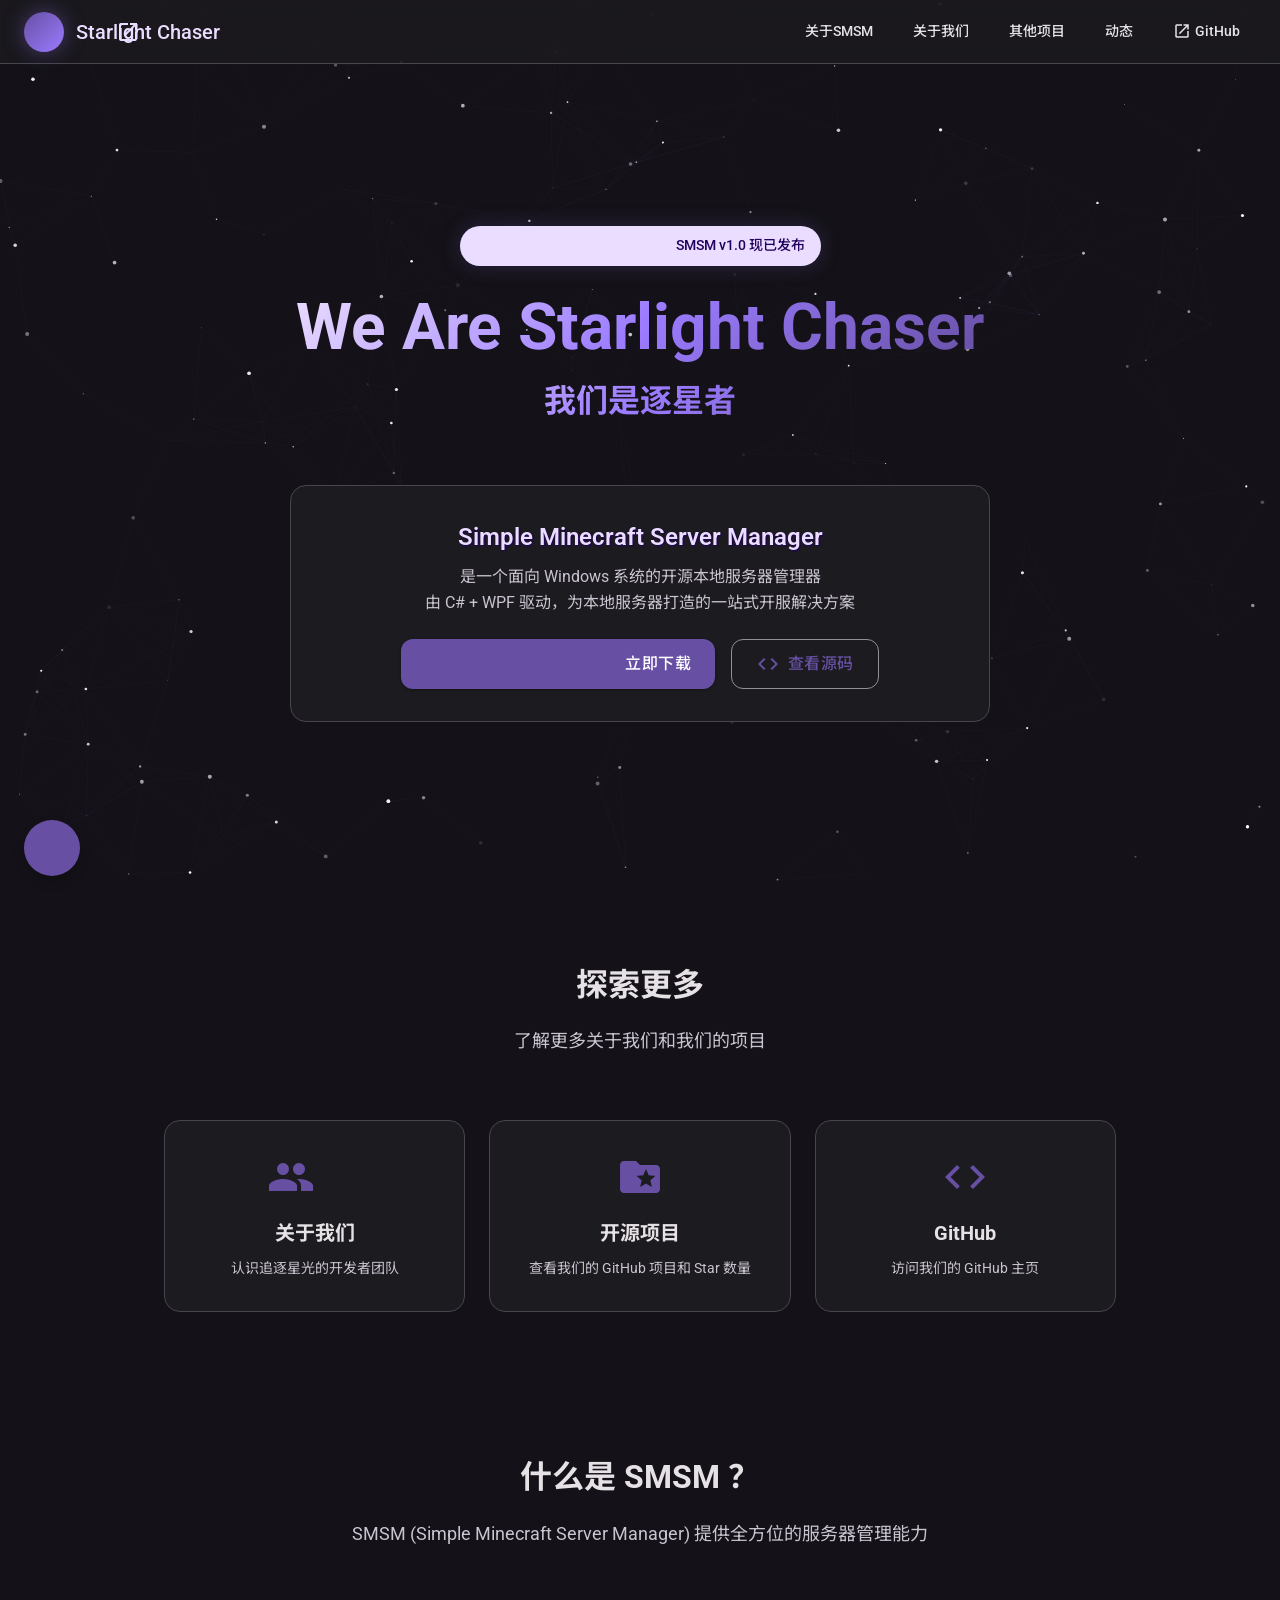
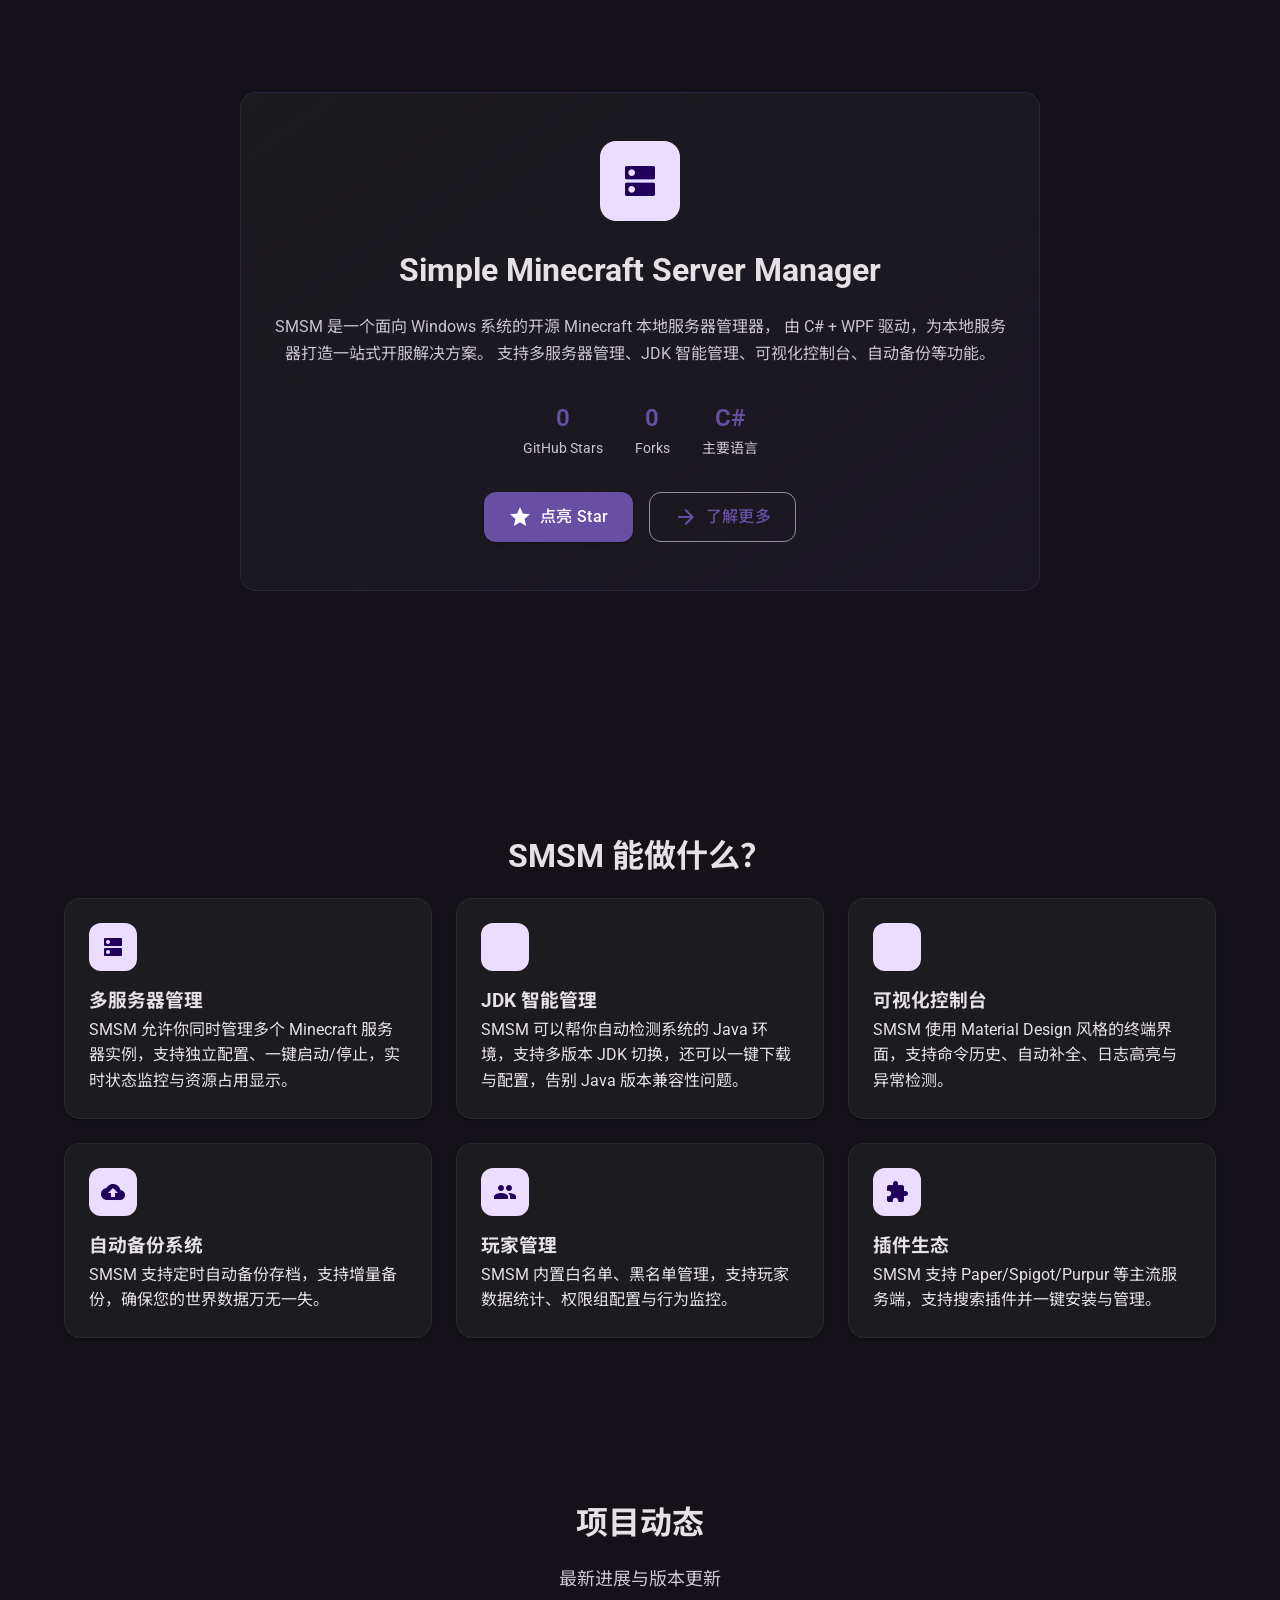
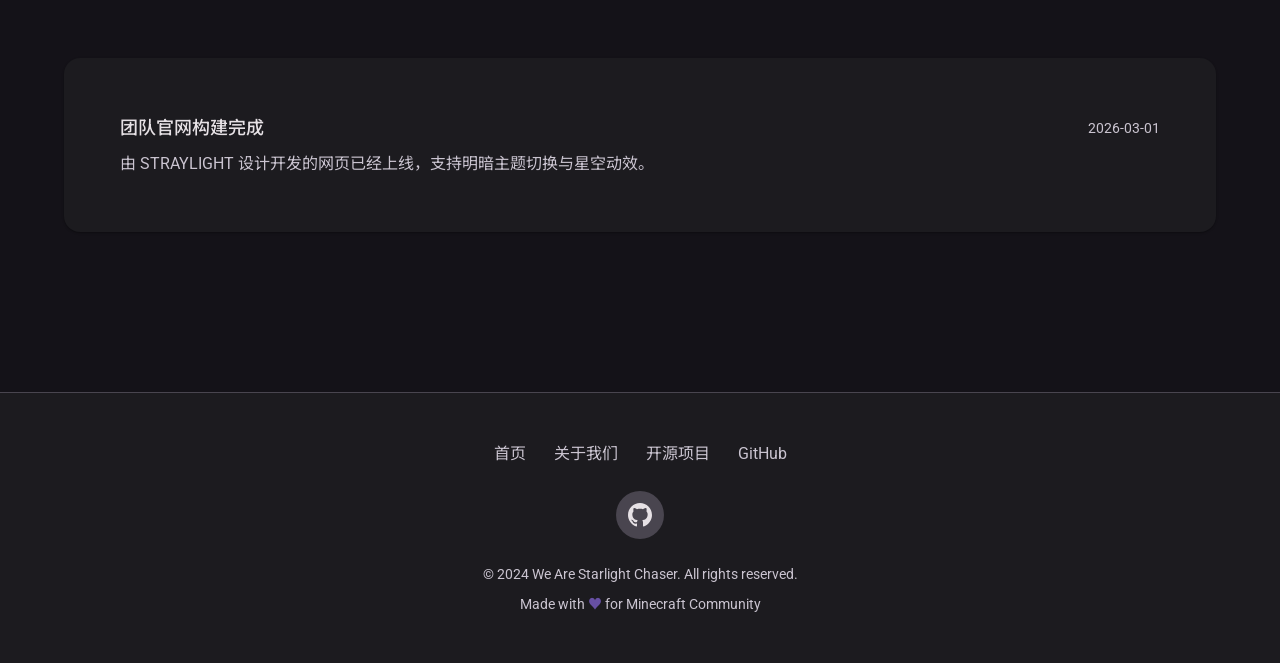
==== index.html @ 18364ebe "We-are-Starlight-Chaser.github.io" ====
<!--
  [index.html] - 网站首页/默认页面
  We Are Starlight Chaser
  
    注释已写！
-->
<!DOCTYPE html>
<html lang="zh-CN" data-theme="">

<head>
    <meta charset="UTF-8">
    <meta name="viewport" content="width=device-width, initial-scale=1.0">
    <title>We Are Starlight Chaser</title>
    <meta name="description" content="SMSM - 本地 Minecraft 服务器管理解决方案，由 xiaomu18 与 YBTsa 联合开发">
    <meta name="keywords" content="SMSM, Minecraft, Server Manager, 逐星者, Starlight Chaser">
    <meta name="author" content="We Are Starlight Chaser">

    <!-- Material Icons -->
    <link href="https://fonts.googleapis.com/icon?family=Material+Icons" rel="stylesheet">

    <!-- Google Fonts: Roboto for Material Design -->
    <link
        href="https://fonts.googleapis.com/css2?family=Roboto:wght@300;400;500;700&family=Noto+Sans+SC:wght@300;400;500;700&display=swap"
        rel="stylesheet">

    <!-- 主样式文件 -->
    <link rel="stylesheet" href="./css/main.css">

    <!-- 首页特定样式 -->
    <style>
        /* 快速链接区域 */
        .quick-links-section {
            padding: 60px 24px;
            max-width: 1000px;
            margin: 0 auto;
        }

        .quick-links-grid {
            display: grid;
            grid-template-columns: repeat(auto-fit, minmax(280px, 1fr));
            gap: 24px;
            margin-top: 48px;
        }

        .quick-link-card {
            background: var(--md-surface);
            border-radius: var(--md-radius-large);
            padding: 32px 24px;
            text-align: center;
            border: 1px solid var(--md-outline-variant);
            transition: all 0.3s ease;
            text-decoration: none;
            color: inherit;
            display: block;
        }

        .quick-link-card:hover {
            transform: translateY(-4px);
            box-shadow: var(--md-elevation-3);
            border-color: var(--md-primary-30);
        }

        .quick-link-card .material-icons {
            font-size: 48px;
            color: var(--md-primary);
            margin-bottom: 16px;
        }

        .quick-link-card h3 {
            font-size: 1.25rem;
            margin-bottom: 8px;
            color: var(--md-on-surface);
        }

        .quick-link-card p {
            color: var(--md-on-surface-variant);
            font-size: 0.875rem;
        }

        /* 项目预览区域 */
        .project-preview-section {
            padding: 80px 24px;
            max-width: 1200px;
            margin: 0 auto;
            text-align: center;
        }

        .project-preview-card {
            background: linear-gradient(145deg, var(--md-surface), var(--md-primary-8));
            border-radius: var(--md-radius-large);
            padding: 48px 32px;
            border: 1px solid var(--md-primary-20);
            max-width: 800px;
            margin: 0 auto;
        }

        .project-preview-card .project-icon-large {
            width: 80px;
            height: 80px;
            background: var(--md-primary-container);
            border-radius: var(--md-radius-large);
            display: flex;
            align-items: center;
            justify-content: center;
            margin: 0 auto 24px;
        }

        .project-preview-card .project-icon-large .material-icons {
            font-size: 40px;
            color: var(--md-on-primary-container);
        }

        .project-preview-card h2 {
            font-size: 2rem;
            margin-bottom: 16px;
            color: var(--md-on-surface);
        }

        .project-preview-card p {
            color: var(--md-on-surface-variant);
            margin-bottom: 24px;
            line-height: 1.7;
        }

        .project-preview-stats {
            display: flex;
            justify-content: center;
            gap: 32px;
            margin: 32px 0;
            flex-wrap: wrap;
        }

        .preview-stat {
            text-align: center;
        }

        .preview-stat-value {
            font-size: 1.5rem;
            font-weight: 600;
            color: var(--md-primary);
        }

        .preview-stat-label {
            font-size: 0.875rem;
            color: var(--md-on-surface-variant);
        }

        /* 响应式 */
        @media (max-width: 768px) {
            .quick-links-grid {
                grid-template-columns: 1fr;
            }

            .project-preview-stats {
                gap: 16px;
            }
        }
    </style>
</head>

<body>
    <!-- 星空背景 Canvas -->
    <canvas id="starfield"></canvas>

    <!-- 导航栏 - Material App Bar -->
    <header class="app-bar" id="appBar">
        <a href="#" class="brand">
            <div class="brand-icon">
                <span class="material-icons">rocket_launch</span>
            </div>
            <span>Starlight Chaser</span>
        </a>

        <nav class="nav-links" id="navLinks">
            <a href="#about-smsm" class="nav-link">关于SMSM</a>
            <a href="./pages/team.html" class="nav-link">关于我们</a>
            <a href="./pages/projects.html" class="nav-link">其他项目</a>
            <a href="#news" class="nav-link">动态</a>
            <a href="https://github.com/We-Are-Starlight-Chaser" class="nav-link" target="_blank">
                <span class="material-icons" style="font-size: 18px;">open_in_new</span>
                GitHub
            </a>
        </nav>

        <button class="mobile-menu-btn" id="mobileMenuBtn">
            <span class="material-icons">menu</span>
        </button>
    </header>

    <!-- Hero Section - 首屏区域 -->
    <section class="hero">
        <div class="hero-content">
            <!-- Hero 徽章 - 从 JSON 加载 -->
            <div class="hero-badge" id="heroBadge">
                <span class="material-icons">verified</span>
                <span>SMSM v1.0 现已发布</span>
            </div>

            <!-- 主标题 -->
            <h1>We Are Starlight Chaser</h1>
            <h2>我们是逐星者</h2>
        </div>

        <!-- 当前项目展示 - 从 JSON 加载 -->
        <div class="latest-project" id="latestProject">
            <div class="latest-project-name">Simple Minecraft Server Manager</div>
            <div class="latest-project-description">
                是一个面向 Windows 系统的开源本地服务器管理器<br>
                由 C# + WPF 驱动，为本地服务器打造的一站式开服解决方案
            </div>
            <div class="hero-actions">
                <a href="#download" class="btn btn-filled">
                    <span class="material-icons">download</span>
                    立即下载
                </a>
                <a href="https://github.com/We-Are-Starlight-Chaser/SMSM" class="btn btn-outline" target="_blank">
                    <span class="material-icons">code</span>
                    查看源码
                </a>
            </div>
        </div>
    </section>

    <!-- 快速链接区域 -->
    <section class="quick-links-section">
        <h2 class="section-title">探索更多</h2>
        <p class="section-subtitle">了解更多关于我们和我们的项目</p>

        <div class="quick-links-grid">
            <a href="./pages/team.html" class="quick-link-card">
                <span class="material-icons">groups</span>
                <h3>关于我们</h3>
                <p>认识追逐星光的开发者团队</p>
            </a>
            <a href="./pages/projects.html" class="quick-link-card">
                <span class="material-icons">folder_special</span>
                <h3>开源项目</h3>
                <p>查看我们的 GitHub 项目和 Star 数量</p>
            </a>
            <a href="https://github.com/We-Are-Starlight-Chaser" class="quick-link-card" target="_blank">
                <span class="material-icons">code</span>
                <h3>GitHub</h3>
                <p>访问我们的 GitHub 主页</p>
            </a>
        </div>
    </section>

    <!-- 什么是 SMSM ？ -->
    <section class="section" id="about-smsm">
        <h2 class="section-title">什么是 SMSM ？</h2>
        <div class="section-subtitle" id="aboutSubtitle">
            SMSM (Simple Minecraft Server Manager) 提供全方位的服务器管理能力
        </div>

        <!-- 项目预览卡片 -->
        <div class="project-preview-section">
            <div class="project-preview-card">
                <div class="project-icon-large">
                    <span class="material-icons">dns</span>
                </div>
                <h2>Simple Minecraft Server Manager</h2>
                <p>
                    SMSM 是一个面向 Windows 系统的开源 Minecraft 本地服务器管理器，
                    由 C# + WPF 驱动，为本地服务器打造一站式开服解决方案。
                    支持多服务器管理、JDK 智能管理、可视化控制台、自动备份等功能。
                </p>
                <div class="project-preview-stats">
                    <div class="preview-stat">
                        <div class="preview-stat-value" id="previewStars">-</div>
                        <div class="preview-stat-label">GitHub Stars</div>
                    </div>
                    <div class="preview-stat">
                        <div class="preview-stat-value" id="previewForks">-</div>
                        <div class="preview-stat-label">Forks</div>
                    </div>
                    <div class="preview-stat">
                        <div class="preview-stat-value">C#</div>
                        <div class="preview-stat-label">主要语言</div>
                    </div>
                </div>
                <div class="hero-actions">
                    <a href="https://github.com/We-Are-Starlight-Chaser/SMSM" class="btn btn-filled" target="_blank">
                        <span class="material-icons">star</span>
                        点亮 Star
                    </a>
                    <a href="./pages/projects.html" class="btn btn-outline">
                        <span class="material-icons">arrow_forward</span>
                        了解更多
                    </a>
                </div>
            </div>
        </div>
    </section>

    <!-- SMSM 能做什么？ -->
    <section class="section" id="features">
        <h2 class="section-title">SMSM 能做什么？</h2>
        <!-- 功能卡片网格 - 从 JSON 加载 -->
        <div class="features-grid" id="featuresGrid">
            <!-- 加载时的骨架屏 -->
            <div class="skeleton" style="height: 200px;"></div>
            <div class="skeleton" style="height: 200px;"></div>
            <div class="skeleton" style="height: 200px;"></div>
            <div class="skeleton" style="height: 200px;"></div>
            <div class="skeleton" style="height: 200px;"></div>
            <div class="skeleton" style="height: 200px;"></div>
        </div>
    </section>

    <!-- 项目动态 -->
    <section class="section" id="news">
        <h2 class="section-title">项目动态</h2>
        <p class="section-subtitle">最新进展与版本更新</p>

        <!-- 新闻列表 - 从 JSON 加载 -->
        <div class="news-container" id="newsContainer">
            <!-- 加载时的骨架屏 -->
            <div class="skeleton" style="height: 100px; margin-bottom: 16px;"></div>
            <div class="skeleton" style="height: 100px; margin-bottom: 16px;"></div>
            <div class="skeleton" style="height: 100px;"></div>
        </div>
    </section>

    <!-- Footer - 页脚 -->
    <footer>
        <div class="footer-content">
            <!-- 快速导航 -->
            <div style="margin-bottom: 24px;">
                <a href="./index.html"
                    style="color: var(--md-on-surface-variant); text-decoration: none; margin: 0 12px;">首页</a>
                <a href="./pages/team.html"
                    style="color: var(--md-on-surface-variant); text-decoration: none; margin: 0 12px;">关于我们</a>
                <a href="./pages/projects.html"
                    style="color: var(--md-on-surface-variant); text-decoration: none; margin: 0 12px;">开源项目</a>
                <a href="https://github.com/We-Are-Starlight-Chaser"
                    style="color: var(--md-on-surface-variant); text-decoration: none; margin: 0 12px;"
                    target="_blank">GitHub</a>
            </div>

            <!-- 社交链接 -->
            <div class="social-links">
                <a href="https://github.com/We-Are-Starlight-Chaser" class="social-link" target="_blank" title="GitHub">
                    <svg width="24" height="24" fill="currentColor" viewBox="0 0 24 24">
                        <path
                            d="M12 0c-6.626 0-12 5.373-12 12 0 5.302 3.438 9.8 8.207 11.387.599.111.793-.261.793-.577v-2.234c-3.338.726-4.033-1.416-4.033-1.416-.546-1.387-1.333-1.756-1.333-1.756-1.089-.745.083-.729.083-.729 1.205.084 1.839 1.237 1.839 1.237 1.07 1.834 2.807 1.304 3.492.997.107-.775.418-1.305.762-1.604-2.665-.305-5.467-1.334-5.467-5.931 0-1.311.469-2.381 1.236-3.221-.124-.303-.535-1.524.117-3.176 0 0 1.008-.322 3.301 1.23.957-.266 1.983-.399 3.003-.404 1.02.005 2.047.138 3.006.404 2.291-1.552 3.297-1.23 3.297-1.23.653 1.653.242 2.874.118 3.176.77.84 1.235 1.911 1.235 3.221 0 4.609-2.807 5.624-5.479 5.921.43.372.823 1.102.823 2.222v3.293c0 .319.192.694.801.576 4.765-1.589 8.199-6.086 8.199-11.386 0-6.627-5.373-12-12-12z" />
                    </svg>
                </a>
            </div>

            <!-- 版权信息 -->
            <p class="footer-copyright">
                &copy; 2024 We Are Starlight Chaser. All rights reserved.
            </p>
            <span class="footer-tagline">
                Made with <span class="heart">♥</span> for Minecraft Community
            </span>
        </div>
    </footer>

    <!-- 更新提示小部件 - 从 JSON 加载 -->
    <div class="update-widget" id="updateWidget">
        <span class="material-icons update-widget-icon">new_releases</span>
        <div class="update-info">
            <h4>发现新版本</h4>
            <p id="updateVersion">SMSM v2.0 可用</p>
            <p id="updateDescription">新增了更多功能，如插件系统、多语言支持等。</p>
        </div>
        <button class="btn btn-filled" style="padding: 8px 16px;">查看</button>
    </div>

    <!-- 主题切换按钮 -->
    <button class="theme-toggle" id="themeToggle" title="切换主题">
        <span class="material-icons" id="themeIcon">light_mode</span>
    </button>

    <!-- jQuery 库 -->
    <script src="https://code.jquery.com/jquery-3.6.0.min.js"></script>

    <!-- 通用函数脚本 -->
    <script src="./js/geu_functions.js"></script>

    <!-- 主逻辑脚本 -->
    <script src="./js/main.js"></script>

    <!-- 首页特定脚本 -->
    <script>
        /**
         * [index.html] 首页特定脚本
         * We Are Starlight Chaser
         * 
         * 加载 SMSM 项目的 GitHub Star 数量用于首页预览
         */
        $(document).ready(function () {

            /**
             * 加载 SMSM 项目的 GitHub 数据用于首页预览
             */
            async function loadSMSMPreviewStats() {
                try {
                    const response = await fetch('https://api.github.com/repos/We-Are-Starlight-Chaser/SMSM');

                    if (response.ok) {
                        const data = await response.json();

                        // 更新预览统计
                        $('#previewStars').animateNumber(data.stargazers_count, 1000);
                        $('#previewForks').animateNumber(data.forks_count, 1000);
                    }
                } catch (error) {
                    console.warn('获取 SMSM GitHub 数据失败:', error);
                    $('#previewStars').text('0');
                    $('#previewForks').text('0');
                }
            }

            // 加载预览数据
            loadSMSMPreviewStats();
        });
    </script>
</body>

</html>
---- css/main.css ----
/**
 * [main.css] - 主样式文件
 * We Are Starlight Chaser
 * 
 * 此文件是网站的主样式文件，包含页面布局、组件样式等
 * 引入其他 CSS 文件：color.css, geusable.css
 */

/* ============================================
   引入依赖样式
   ============================================ */

@import url('color.css');
@import url('geusable.css');

/* ============================================
   基础重置与全局样式
   ============================================ */

* {
    margin: 0;
    padding: 0;
    box-sizing: border-box;
}

html {
    scroll-behavior: smooth;
}

body {
    font-family: 'Roboto', 'Noto Sans SC', sans-serif;
    background-color: var(--md-background);
    color: var(--md-on-surface);
    line-height: 1.6;
    overflow-x: hidden;
    transition: background-color 0.3s ease, color 0.3s ease;
}

/* ============================================
   星空背景 Canvas
   ============================================ */

#starfield {
    position: fixed;
    top: 0;
    left: 0;
    width: 100%;
    height: 100%;
    z-index: -1;
    pointer-events: none;
}

/* ============================================
   导航栏 - Material App Bar
   ============================================ */

.app-bar {
    position: fixed;
    top: 0;
    left: 0;
    right: 0;
    height: 64px;
    background-color: rgba(28, 27, 31, 0.85);
    backdrop-filter: blur(12px);
    -webkit-backdrop-filter: blur(12px);
    display: flex;
    align-items: center;
    justify-content: space-between;
    padding: 0 24px;
    z-index: 1000;
    border-bottom: 1px solid var(--md-outline-variant);
    transition: all 0.3s ease;
}

[data-theme="light"] .app-bar {
    background-color: rgba(254, 247, 255, 0.85);
}

.app-bar.scrolled {
    box-shadow: var(--md-elevation-2);
}

/* 品牌区域 */
.brand {
    display: flex;
    align-items: center;
    gap: 12px;
    font-size: 1.25rem;
    font-weight: 500;
    color: var(--md-primary-container);
    text-decoration: none;
    transition: opacity 0.2s;
}

.brand:hover {
    opacity: 0.8;
}

.brand-icon {
    width: 40px;
    height: 40px;
    background: linear-gradient(135deg, var(--md-primary), #9B7BFF);
    border-radius: 50%;
    display: flex;
    align-items: center;
    justify-content: center;
    box-shadow: 0 0 20px var(--accent-glow);
}

/* 导航链接 */
.nav-links {
    display: flex;
    gap: 8px;
}

.nav-link {
    display: inline-flex;
    align-items: center;
    gap: 4px;
    padding: 8px 16px;
    border-radius: var(--md-radius-small);
    text-decoration: none;
    color: var(--md-on-surface);
    font-weight: 500;
    font-size: 0.875rem;
    transition: all 0.2s;
    position: relative;
    overflow: hidden;
}

.nav-link:hover {
    background-color: var(--md-primary-8);
    color: var(--md-primary);
}

.nav-link::before {
    content: '';
    position: absolute;
    top: 50%;
    left: 50%;
    width: 0;
    height: 0;
    border-radius: 50%;
    background: var(--md-primary-16);
    transform: translate(-50%, -50%);
    transition: width 0.6s, height 0.6s;
}

.nav-link:active::before {
    width: 200px;
    height: 200px;
}

/* ============================================
   Hero Section - 首屏区域
   ============================================ */

.hero {
    min-height: 100vh;
    display: flex;
    flex-direction: column;
    justify-content: center;
    align-items: center;
    text-align: center;
    padding: 96px 24px 48px;
    position: relative;
    overflow: hidden;
}

.hero-content {
    max-width: 800px;
    z-index: 1;
}

/* Hero 徽章 */
.hero-badge {
    display: inline-flex;
    align-items: center;
    gap: 8px;
    padding: 8px 16px;
    background: var(--md-primary-container);
    color: var(--md-on-primary-container);
    border-radius: 50px;
    font-size: 0.875rem;
    font-weight: 500;
    margin-bottom: 24px;
    box-shadow: 0 0 20px rgba(103, 80, 164, 0.3);
}

/* Hero 标题 */
.hero h1 {
    font-size: clamp(2.5rem, 8vw, 4rem);
    font-weight: 700;
    margin-bottom: 16px;
    background: linear-gradient(135deg, #EADDFF 0%, #9B7BFF 50%, #6750A4 100%);
    -webkit-background-clip: text;
    -webkit-text-fill-color: transparent;
    background-clip: text;
    line-height: 1.2;
}

.hero h2 {
    font-size: clamp(1.5rem, 4vw, 2rem);
    font-weight: 700;
    margin-bottom: 16px;
    background: linear-gradient(135deg, #EADDFF 0%, #9B7BFF 50%, #6750A4 100%);
    -webkit-background-clip: text;
    -webkit-text-fill-color: transparent;
    background-clip: text;
    line-height: 1.2;
}

.hero-subtitle {
    font-size: 1.25rem;
    color: var(--md-on-surface-variant);
    margin-bottom: 32px;
    max-width: 600px;
    margin-left: auto;
    margin-right: auto;
}

/* Hero 操作按钮 */
.hero-actions {
    display: flex;
    gap: 16px;
    justify-content: center;
    flex-wrap: wrap;
}

/* 最新项目展示 */
.latest-project {
    margin-top: 48px;
    padding: 32px;
    background: var(--md-surface);
    border-radius: var(--md-radius-large);
    border: 1px solid var(--md-outline-variant);
    max-width: 700px;
    width: 100%;
}

.latest-project-name {
    font-size: 1.5rem;
    font-weight: 600;
    color: var(--md-primary-container);
    /* 使用textshadow做一个文字描边效果  */
    text-shadow: 1px 1px 2px var(--md-on-primary-container);
    margin-bottom: 8px;
}

.latest-project-description {
    color: var(--md-on-surface-variant);
    margin-bottom: 24px;
}

/* ============================================
   Section - 内容区块
   ============================================ */

.section {
    padding: 80px 24px;
    max-width: 1200px;
    margin: 0 auto;
}

.section-title {
    font-size: 2rem;
    font-weight: 700;
    text-align: center;
    margin-bottom: 16px;
    color: var(--md-on-surface);
}

.section-subtitle {
    text-align: center;
    color: var(--md-on-surface-variant);
    margin-bottom: 64px;
    font-size: 1.125rem;
}

/* ============================================
   Features Grid - 功能网格
   ============================================ */

.features-grid {
    display: grid;
    grid-template-columns: repeat(auto-fit, minmax(300px, 1fr));
    gap: 24px;
}

/* ============================================
   Team Grid - 团队网格
   ============================================ */

.team-grid {
    display: grid;
    grid-template-columns: repeat(auto-fit, minmax(280px, 1fr));
    gap: 24px;
    margin-top: 48px;
}

.team-card {
    background: linear-gradient(145deg, var(--md-surface), var(--md-primary-8));
    border-radius: var(--md-radius-large);
    padding: 32px 24px;
    text-align: center;
    border: 1px solid var(--md-primary-20);
    transition: all 0.3s ease;
    position: relative;
    overflow: hidden;
}

.team-card::before {
    content: '';
    position: absolute;
    top: 0;
    left: 0;
    right: 0;
    height: 4px;
    background: linear-gradient(90deg, var(--md-primary), #9B7BFF);
    transform: scaleX(0);
    transition: transform 0.3s ease;
}

.team-card:hover::before {
    transform: scaleX(1);
}

.team-card:hover {
    transform: translateY(-8px);
    box-shadow: 0 20px 40px rgba(103, 80, 164, 0.2);
}

/* 头像 */
.avatar {
    width: 96px;
    height: 96px;
    border-radius: 50%;
    background: linear-gradient(135deg, var(--md-primary), #4A4458);
    display: flex;
    align-items: center;
    justify-content: center;
    margin: 0 auto 16px;
    font-size: 2.5rem;
    color: white;
    border: 3px solid var(--md-primary-container);
    box-shadow: 0 0 0 4px rgba(103, 80, 164, 0.2);
    overflow: hidden;
}

.avatar img {
    width: 100%;
    height: 100%;
    object-fit: cover;
}

.avatar-initials {
    font-weight: 600;
    text-transform: uppercase;
}

.team-card h3 {
    font-size: 1.5rem;
    margin-bottom: 8px;
    color: var(--md-on-surface);
}

.team-card .subtitle {
    color: var(--md-on-surface-variant);
    font-size: 0.875rem;
    margin-bottom: 12px;
}

.team-card .description {
    color: var(--md-on-surface-variant);
    font-size: 0.9rem;
    margin-top: 8px;
}

/* 技术栈 */
.tech-stack {
    display: flex;
    gap: 8px;
    justify-content: center;
    flex-wrap: wrap;
    margin-top: 16px;
}

/* ============================================
   News Section - 新闻区域
   ============================================ */

.news-container {
    background: var(--md-surface);
    border-radius: var(--md-radius-large);
    padding: 32px;
    box-shadow: var(--md-elevation-1);
    margin-top: 32px;
}

.news-item {
    padding: 24px;
    border-bottom: 1px solid var(--md-surface-variant);
    transition: all 0.2s;
    border-radius: var(--md-radius-medium);
    cursor: pointer;
}

.news-item:last-child {
    border-bottom: none;
}

.news-item:hover {
    background: var(--md-primary-8);
    transform: translateY(-1px);
    box-shadow: var(--md-primary-30) 0 0 0 4px;
}

.news-header {
    display: flex;
    justify-content: space-between;
    align-items: center;
    margin-bottom: 8px;
    flex-wrap: wrap;
    gap: 8px;
}

.news-title {
    font-size: 1.125rem;
    font-weight: 500;
    color: var(--md-on-surface);
}

.news-date {
    font-size: 0.875rem;
    color: var(--md-on-surface-variant);
}

.news-excerpt {
    color: var(--md-on-surface-variant);
    margin-top: 8px;
    line-height: 1.6;
}

/* ============================================
   GitHub Projects Section - GitHub 项目展示
   ============================================ */

.github-projects-section {
    padding: 80px 24px;
    max-width: 1200px;
    margin: 0 auto;
}

.github-projects-grid {
    display: grid;
    grid-template-columns: repeat(auto-fit, minmax(350px, 1fr));
    gap: 24px;
    margin-top: 48px;
}

.github-project-card {
    background: var(--md-surface);
    border-radius: var(--md-radius-large);
    padding: 24px;
    border: 1px solid var(--md-outline-variant);
    transition: all 0.3s ease;
    position: relative;
    overflow: hidden;
}

.github-project-card::before {
    content: '';
    position: absolute;
    top: 0;
    left: 0;
    right: 0;
    height: 3px;
    background: linear-gradient(90deg, var(--md-primary), #9B7BFF);
    transform: scaleX(0);
    transition: transform 0.3s ease;
}

.github-project-card:hover::before {
    transform: scaleX(1);
}

.github-project-card:hover {
    transform: translateY(-4px);
    box-shadow: var(--md-elevation-3);
    border-color: var(--md-primary-30);
}

.github-project-header {
    display: flex;
    align-items: center;
    gap: 12px;
    margin-bottom: 16px;
}

.github-project-icon {
    width: 40px;
    height: 40px;
    background: var(--md-primary-container);
    border-radius: var(--md-radius-medium);
    display: flex;
    align-items: center;
    justify-content: center;
    color: var(--md-on-primary-container);
}

.github-project-name {
    font-size: 1.25rem;
    font-weight: 600;
    color: var(--md-on-surface);
    flex: 1;
}

.github-project-description {
    color: var(--md-on-surface-variant);
    margin-bottom: 16px;
    line-height: 1.6;
}

.github-project-meta {
    display: flex;
    align-items: center;
    gap: 16px;
    flex-wrap: wrap;
}

.github-project-language {
    display: inline-flex;
    align-items: center;
    gap: 6px;
    font-size: 0.875rem;
    color: var(--md-on-surface-variant);
}

.language-dot {
    width: 12px;
    height: 12px;
    border-radius: 50%;
}

.github-project-stats {
    display: inline-flex;
    align-items: center;
    gap: 16px;
}

.github-stat {
    display: inline-flex;
    align-items: center;
    gap: 4px;
    font-size: 0.875rem;
    color: var(--md-on-surface-variant);
    transition: color 0.2s;
}

.github-stat:hover {
    color: var(--md-primary);
}

.github-stat .material-icons {
    font-size: 18px;
}

.github-stat-star .material-icons {
    color: var(--github-star-color);
}

.github-stat-fork .material-icons {
    color: var(--github-fork-color);
}

/* Star 数量动画 */
.star-count {
    font-variant-numeric: tabular-nums;
    transition: all 0.3s ease;
}

.star-count-updating {
    opacity: 0.5;
    transform: scale(1.1);
}

/* 刷新按钮 */
.github-projects-refresh {
    display: flex;
    justify-content: center;
    margin-top: 32px;
}

.btn-refresh {
    display: inline-flex;
    align-items: center;
    gap: 8px;
    padding: 10px 20px;
    background: var(--md-surface);
    color: var(--md-primary);
    border: 1px solid var(--md-outline);
    border-radius: var(--md-radius-medium);
    font-size: 0.875rem;
    font-weight: 500;
    cursor: pointer;
    transition: all 0.2s;
}

.btn-refresh:hover {
    background: var(--md-primary-8);
    border-color: var(--md-primary);
}

.btn-refresh.spinning .material-icons {
    animation: spin 1s linear infinite;
}

@keyframes spin {
    from {
        transform: rotate(0deg);
    }

    to {
        transform: rotate(360deg);
    }
}

/* ============================================
   Update Widget - 更新提示小部件
   ============================================ */

.update-widget {
    position: fixed;
    max-width: 400px;
    bottom: 24px;
    right: 24px;
    background: var(--md-surface);
    border-radius: var(--md-radius-large);
    padding: 16px 24px;
    box-shadow: var(--md-elevation-3);
    border: 1px solid var(--md-primary);
    display: none;
    align-items: center;
    gap: 16px;
    z-index: 999;
    animation: slideIn 0.3s ease;
}

@keyframes slideIn {
    from {
        transform: translateX(100%);
        opacity: 0;
    }

    to {
        transform: translateX(0);
        opacity: 1;
    }
}

.update-widget-icon {
    color: var(--md-primary);
    flex-shrink: 0;
}

.update-info {
    flex: 1;
}

.update-info h4 {
    margin: 0 0 4px 0;
    color: var(--md-on-surface);
    font-size: 1rem;
}

.update-info p {
    margin: 0;
    font-size: 0.875rem;
    color: var(--md-on-surface-variant);
}

/* ============================================
   Footer - 页脚
   ============================================ */

footer {
    background: var(--md-surface);
    border-top: 1px solid var(--md-surface-variant);
    padding: 48px 24px;
    margin-top: 80px;
    text-align: center;
}

.footer-content {
    max-width: 800px;
    margin: 0 auto;
}

.social-links {
    display: flex;
    gap: 16px;
    justify-content: center;
    margin-bottom: 24px;
}

.social-link {
    width: 48px;
    height: 48px;
    border-radius: 50%;
    background: var(--md-surface-variant);
    display: flex;
    align-items: center;
    justify-content: center;
    color: var(--md-on-surface);
    text-decoration: none;
    transition: all 0.2s;
}

.social-link:hover {
    background: var(--md-primary);
    color: white;
    transform: translateY(-4px);
}

.footer-copyright {
    color: var(--md-on-surface-variant);
    font-size: 0.875rem;
}

.footer-tagline {
    font-size: 0.875rem;
    margin-top: 8px;
    display: block;
    color: var(--md-on-surface-variant);
}

.footer-tagline .heart {
    color: var(--md-primary);
}

/* ============================================
   Theme Toggle - 主题切换按钮
   ============================================ */

.theme-toggle {
    position: fixed;
    bottom: 24px;
    left: 24px;
    width: 56px;
    height: 56px;
    border-radius: 50%;
    background: var(--md-primary);
    color: var(--md-on-primary);
    border: none;
    cursor: pointer;
    box-shadow: var(--md-elevation-3);
    display: flex;
    align-items: center;
    justify-content: center;
    z-index: 999;
    transition: all 0.3s;
}

.theme-toggle:hover {
    transform: scale(1.1) rotate(180deg);
}

/* ============================================
   Mobile Navigation - 移动端导航
   ============================================ */

.mobile-menu-btn {
    display: none;
    background: none;
    border: none;
    color: var(--md-on-surface);
    cursor: pointer;
    padding: 8px;
}

/* ============================================
   响应式设计
   ============================================ */

@media (max-width: 768px) {
    .nav-links {
        display: none;
        position: absolute;
        top: 64px;
        left: 0;
        right: 0;
        background: var(--md-surface);
        flex-direction: column;
        padding: 16px;
        box-shadow: var(--md-elevation-2);
        gap: 4px;
    }

    .nav-links.active {
        display: flex;
    }

    .mobile-menu-btn {
        display: block;
    }

    .hero h1 {
        font-size: 2rem;
    }

    .hero h2 {
        font-size: 1.5rem;
    }

    .features-grid,
    .team-grid,
    .github-projects-grid {
        grid-template-columns: 1fr;
    }

    .section {
        padding: 60px 16px;
    }

    .update-widget {
        left: 16px;
        right: 16px;
        max-width: none;
    }

    .theme-toggle {
        bottom: 90px;
    }
}

/* ============================================
   工具类
   ============================================ */

.container {
    max-width: 1200px;
    margin: 0 auto;
    padding: 0 24px;
}

.text-gradient {
    background: linear-gradient(135deg, #EADDFF 0%, #9B7BFF 50%, #6750A4 100%);
    -webkit-background-clip: text;
    -webkit-text-fill-color: transparent;
    background-clip: text;
}

.fade-in {
    animation: fadeIn 0.5s ease;
}

@keyframes fadeIn {
    from {
        opacity: 0;
        transform: translateY(20px);
    }

    to {
        opacity: 1;
        transform: translateY(0);
    }
}
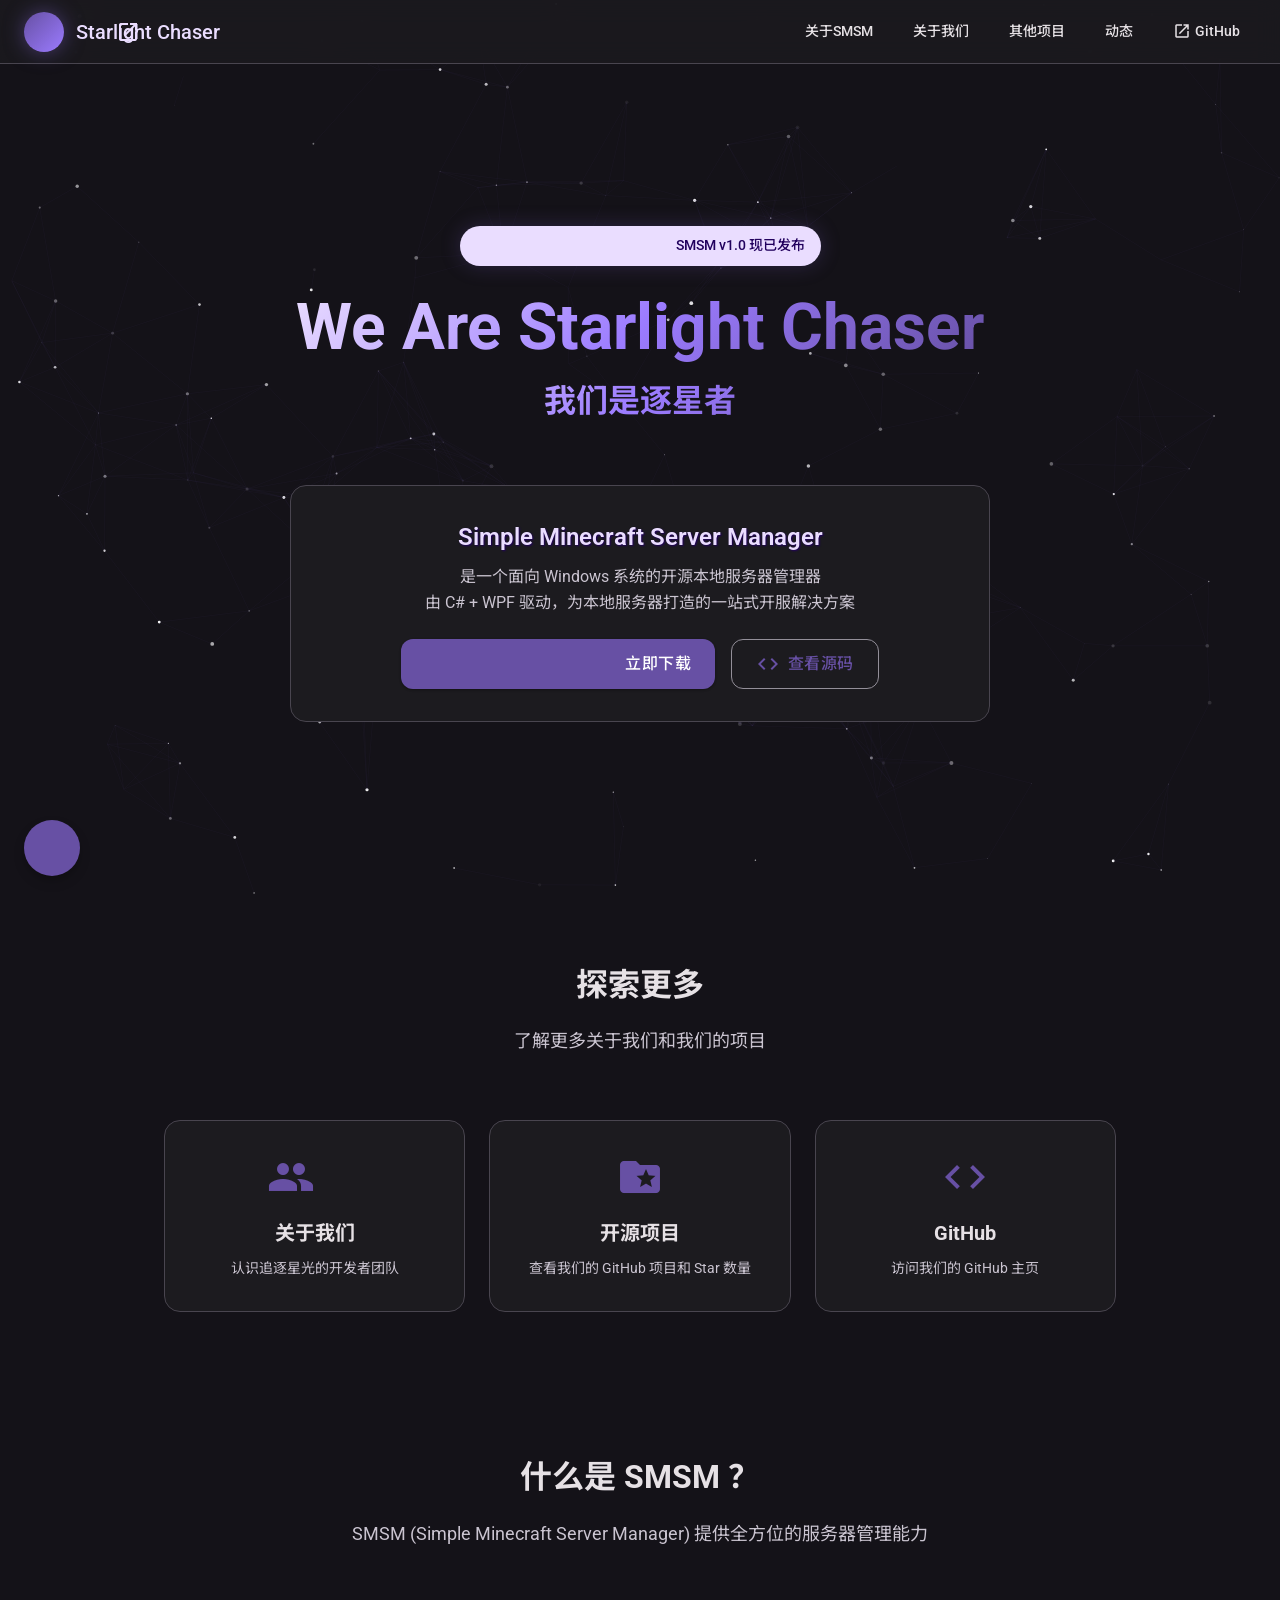
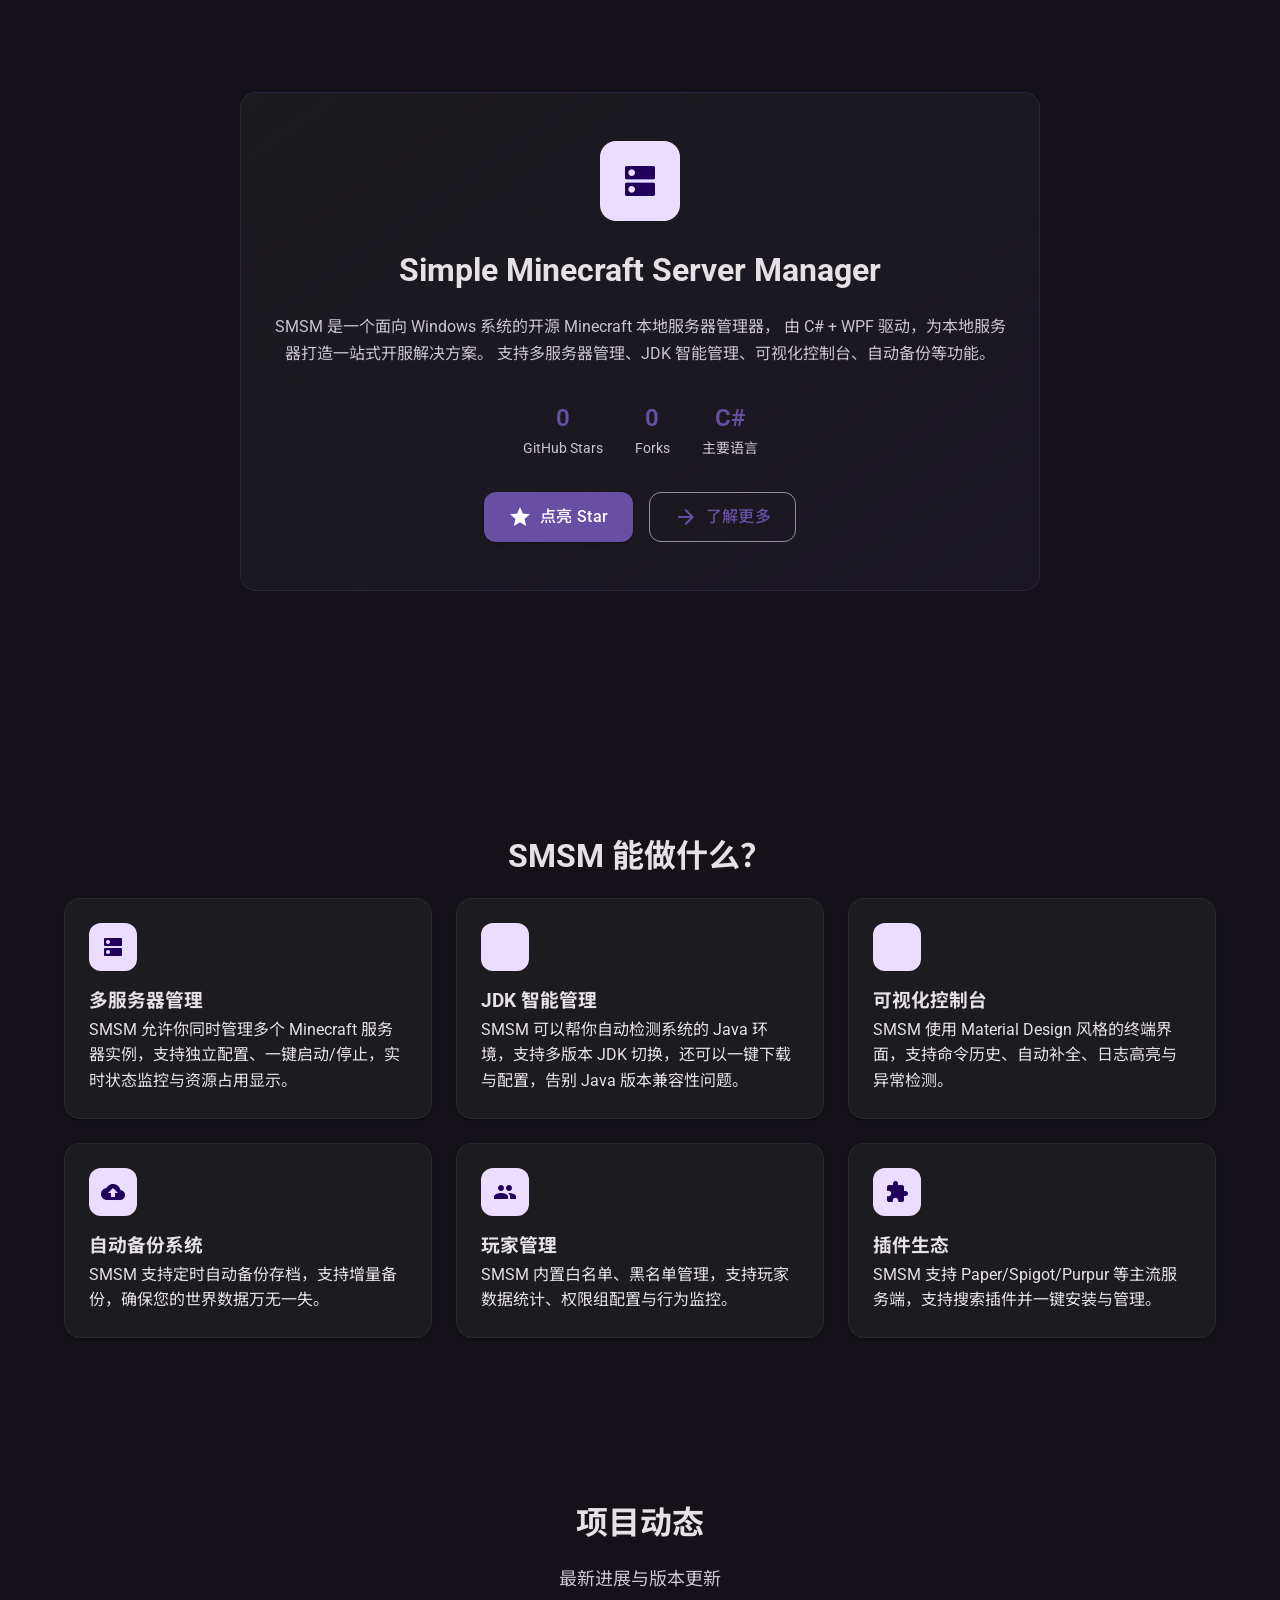
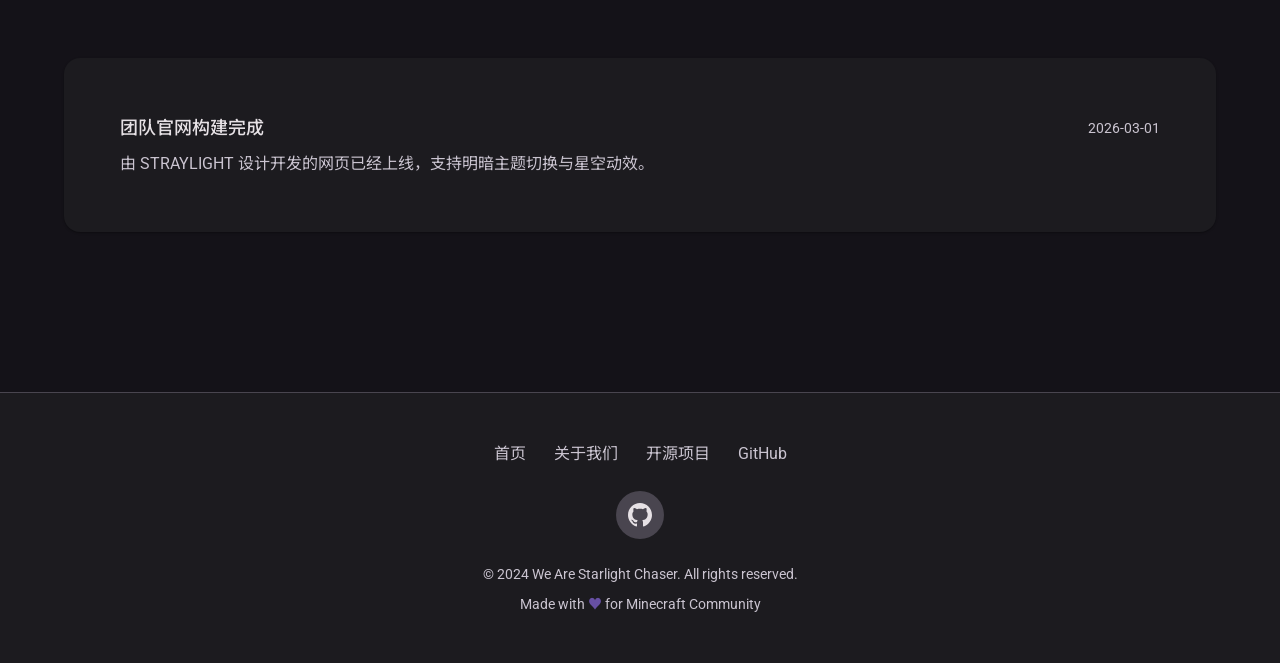
==== commit 7525a39e: "Revise index.html for improved layout and features Updated the HTML structure and content for the ho" ====
--- a/index.html
+++ b/index.html
@@ -397,7 +397,7 @@
              */
             async function loadSMSMPreviewStats() {
                 try {
-                    const response = await fetch('https://api.github.com/repos/We-Are-Starlight-Chaser/SMSM');
+                    const response = await fetch('https://api.github.com/repos/We-Are-Starlight-Chaser/SimplyMinecraftServerManager');
 
                     if (response.ok) {
                         const data = await response.json();
@@ -419,4 +419,5 @@
     </script>
 </body>
 
-</html>+
+</html>
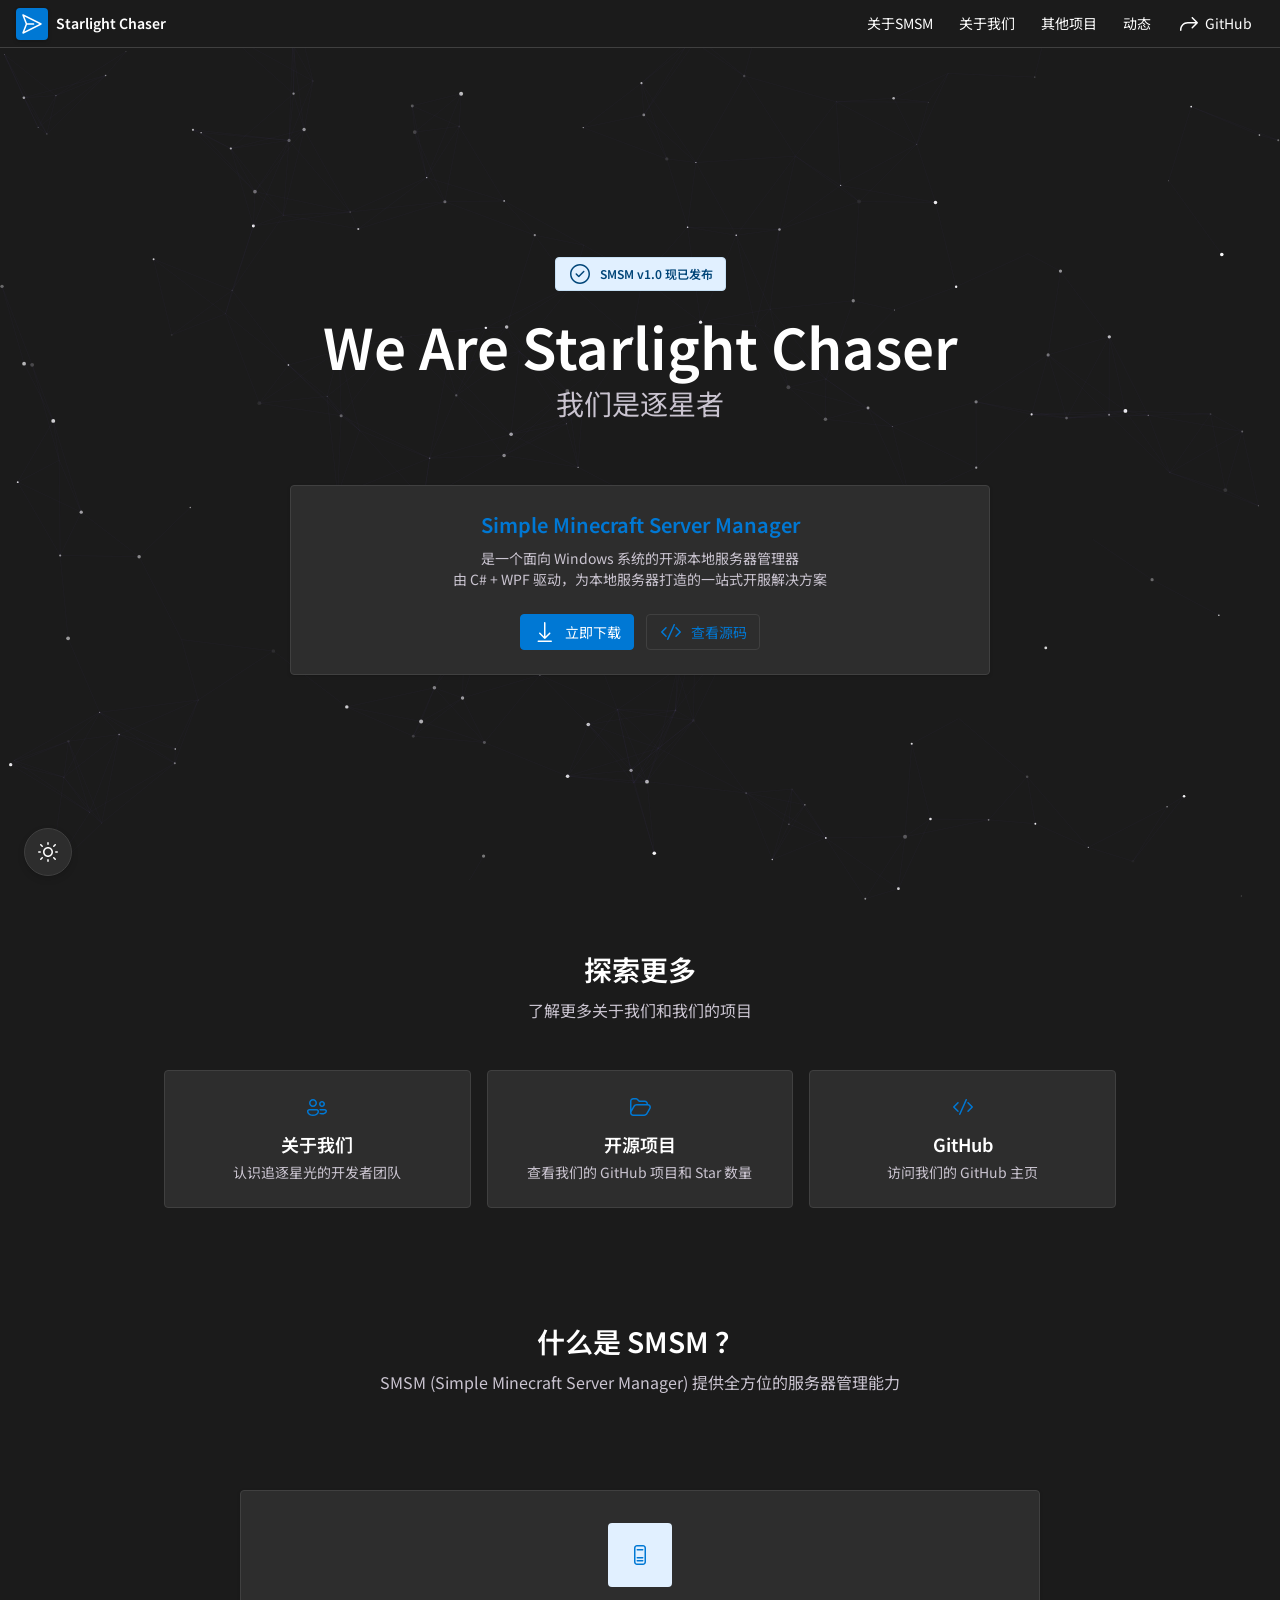
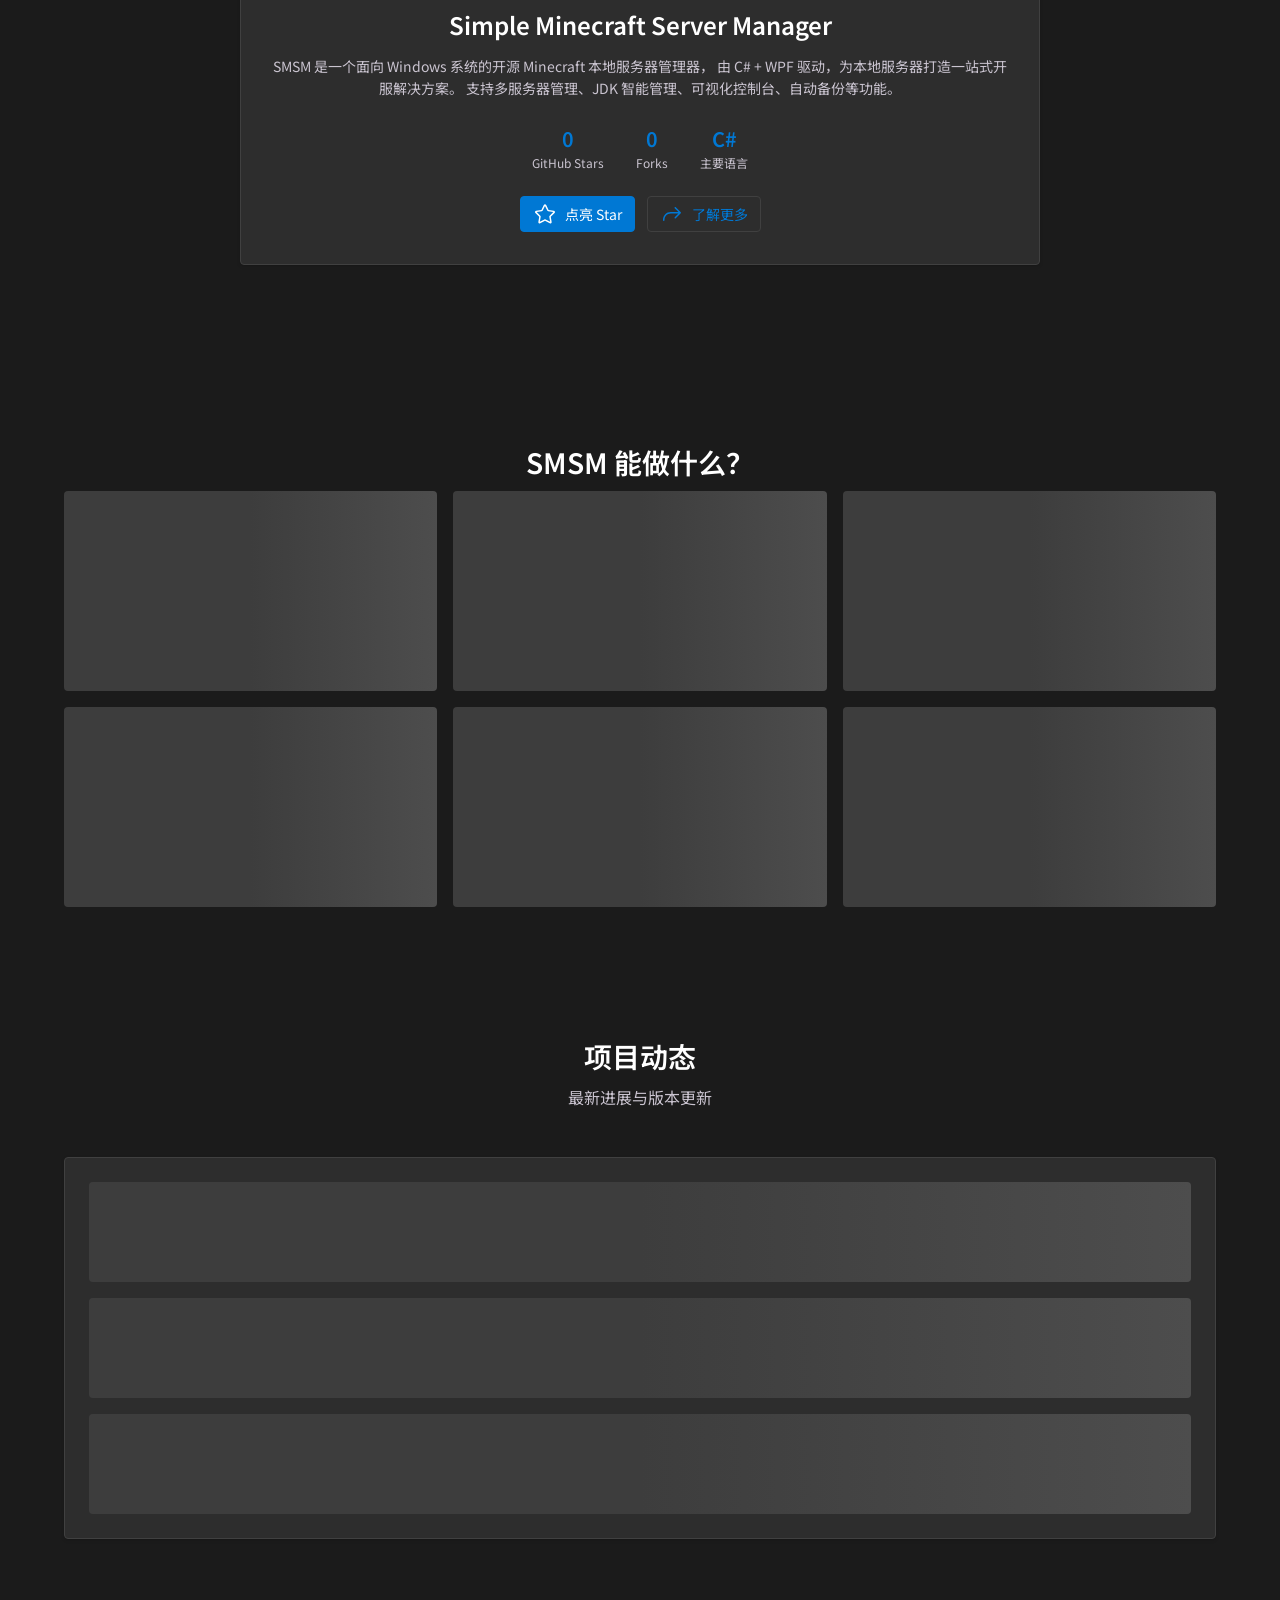
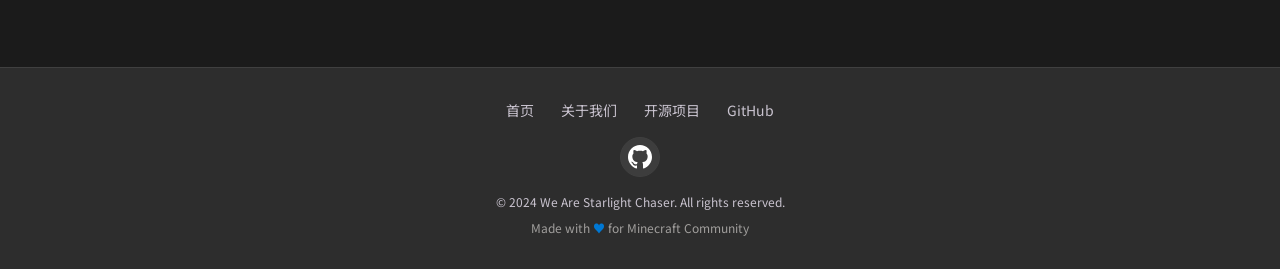
==== commit e3f56f95: "Changed Design" ====
--- a/index.html
+++ b/index.html
@@ -15,158 +15,158 @@
     <meta name="keywords" content="SMSM, Minecraft, Server Manager, 逐星者, Starlight Chaser">
     <meta name="author" content="We Are Starlight Chaser">
 
-    <!-- Material Icons -->
-    <link href="https://fonts.googleapis.com/icon?family=Material+Icons" rel="stylesheet">
-
-    <!-- Google Fonts: Roboto for Material Design -->
-    <link
-        href="https://fonts.googleapis.com/css2?family=Roboto:wght@300;400;500;700&family=Noto+Sans+SC:wght@300;400;500;700&display=swap"
-        rel="stylesheet">
+    <!-- Google Fonts: Noto Sans SC -->
+    <link
+        href="https://fonts.googleapis.com/css2?family=Noto+Sans+SC:wght@300;400;500;600;700&display=swap"
+        rel="stylesheet">
 
     <!-- 主样式文件 -->
     <link rel="stylesheet" href="./css/main.css">
 
-    <!-- 首页特定样式 -->
-    <style>
-        /* 快速链接区域 */
-        .quick-links-section {
-            padding: 60px 24px;
-            max-width: 1000px;
-            margin: 0 auto;
-        }
-
-        .quick-links-grid {
-            display: grid;
-            grid-template-columns: repeat(auto-fit, minmax(280px, 1fr));
-            gap: 24px;
-            margin-top: 48px;
-        }
-
-        .quick-link-card {
-            background: var(--md-surface);
-            border-radius: var(--md-radius-large);
-            padding: 32px 24px;
-            text-align: center;
-            border: 1px solid var(--md-outline-variant);
-            transition: all 0.3s ease;
-            text-decoration: none;
-            color: inherit;
-            display: block;
-        }
-
-        .quick-link-card:hover {
-            transform: translateY(-4px);
-            box-shadow: var(--md-elevation-3);
-            border-color: var(--md-primary-30);
-        }
-
-        .quick-link-card .material-icons {
-            font-size: 48px;
-            color: var(--md-primary);
-            margin-bottom: 16px;
-        }
-
-        .quick-link-card h3 {
-            font-size: 1.25rem;
-            margin-bottom: 8px;
-            color: var(--md-on-surface);
-        }
-
-        .quick-link-card p {
-            color: var(--md-on-surface-variant);
-            font-size: 0.875rem;
-        }
-
-        /* 项目预览区域 */
-        .project-preview-section {
-            padding: 80px 24px;
-            max-width: 1200px;
-            margin: 0 auto;
-            text-align: center;
-        }
-
-        .project-preview-card {
-            background: linear-gradient(145deg, var(--md-surface), var(--md-primary-8));
-            border-radius: var(--md-radius-large);
-            padding: 48px 32px;
-            border: 1px solid var(--md-primary-20);
-            max-width: 800px;
-            margin: 0 auto;
-        }
-
-        .project-preview-card .project-icon-large {
-            width: 80px;
-            height: 80px;
-            background: var(--md-primary-container);
-            border-radius: var(--md-radius-large);
-            display: flex;
-            align-items: center;
-            justify-content: center;
-            margin: 0 auto 24px;
-        }
-
-        .project-preview-card .project-icon-large .material-icons {
-            font-size: 40px;
-            color: var(--md-on-primary-container);
-        }
-
-        .project-preview-card h2 {
-            font-size: 2rem;
-            margin-bottom: 16px;
-            color: var(--md-on-surface);
-        }
-
-        .project-preview-card p {
-            color: var(--md-on-surface-variant);
-            margin-bottom: 24px;
-            line-height: 1.7;
-        }
-
-        .project-preview-stats {
-            display: flex;
-            justify-content: center;
-            gap: 32px;
-            margin: 32px 0;
-            flex-wrap: wrap;
-        }
-
-        .preview-stat {
-            text-align: center;
-        }
-
-        .preview-stat-value {
-            font-size: 1.5rem;
-            font-weight: 600;
-            color: var(--md-primary);
-        }
-
-        .preview-stat-label {
-            font-size: 0.875rem;
-            color: var(--md-on-surface-variant);
-        }
-
-        /* 响应式 */
-        @media (max-width: 768px) {
-            .quick-links-grid {
-                grid-template-columns: 1fr;
-            }
-
-            .project-preview-stats {
-                gap: 16px;
-            }
-        }
-    </style>
+    <!-- 首页特定样式 -->
+    <style>
+        /* 快速链接区域 */
+        .quick-links-section {
+            padding: 48px 24px;
+            max-width: 1000px;
+            margin: 0 auto;
+        }
+
+        .quick-links-grid {
+            display: grid;
+            grid-template-columns: repeat(auto-fit, minmax(280px, 1fr));
+            gap: 16px;
+            margin-top: 32px;
+        }
+
+        .quick-link-card {
+            background: var(--fluent-neutral-background-secondary);
+            border-radius: 4px;
+            padding: 24px;
+            text-align: center;
+            border: 1px solid var(--fluent-neutral-stroke-rest);
+            transition: box-shadow var(--fluent-duration-fast) var(--fluent-easing),
+                        background-color var(--fluent-duration-fast) var(--fluent-easing);
+            text-decoration: none;
+            color: inherit;
+            display: block;
+        }
+
+        .quick-link-card:hover {
+            box-shadow: var(--fluent-shadow-8);
+            background-color: var(--fluent-neutral-background-tertiary);
+        }
+
+        .quick-link-card .fluent-icon {
+            font-size: 40px;
+            color: var(--fluent-brand);
+            margin-bottom: 12px;
+        }
+
+        .quick-link-card h3 {
+            font-size: 1.125rem;
+            margin-bottom: 4px;
+            color: var(--fluent-neutral-foreground-primary);
+            font-weight: 600;
+        }
+
+        .quick-link-card p {
+            color: var(--fluent-neutral-foreground-secondary);
+            font-size: 14px;
+        }
+
+        /* 项目预览区域 */
+        .project-preview-section {
+            padding: 48px 24px;
+            max-width: 1200px;
+            margin: 0 auto;
+            text-align: center;
+        }
+
+        .project-preview-card {
+            background: var(--fluent-neutral-background-secondary);
+            border-radius: 4px;
+            padding: 32px;
+            border: 1px solid var(--fluent-neutral-stroke-rest);
+            max-width: 800px;
+            margin: 0 auto;
+            box-shadow: var(--fluent-shadow-4);
+        }
+
+        .project-preview-card .project-icon-large {
+            width: 64px;
+            height: 64px;
+            background: var(--fluent-brand-background);
+            border-radius: 4px;
+            display: flex;
+            align-items: center;
+            justify-content: center;
+            margin: 0 auto 20px;
+        }
+
+        .project-preview-card .project-icon-large .fluent-icon {
+            font-size: 32px;
+            color: var(--fluent-brand);
+        }
+
+        .project-preview-card h2 {
+            font-size: 1.5rem;
+            margin-bottom: 12px;
+            color: var(--fluent-neutral-foreground-primary);
+            font-weight: 600;
+        }
+
+        .project-preview-card p {
+            color: var(--fluent-neutral-foreground-secondary);
+            margin-bottom: 24px;
+            line-height: 1.6;
+        }
+
+        .project-preview-stats {
+            display: flex;
+            justify-content: center;
+            gap: 32px;
+            margin: 24px 0;
+            flex-wrap: wrap;
+        }
+
+        .preview-stat {
+            text-align: center;
+        }
+
+        .preview-stat-value {
+            font-size: 1.25rem;
+            font-weight: 600;
+            color: var(--fluent-brand);
+        }
+
+        .preview-stat-label {
+            font-size: 12px;
+            color: var(--fluent-neutral-foreground-secondary);
+        }
+
+        /* 响应式 */
+        @media (max-width: 768px) {
+            .quick-links-grid {
+                grid-template-columns: 1fr;
+            }
+
+            .project-preview-stats {
+                gap: 16px;
+            }
+        }
+    </style>
 </head>
 
 <body>
     <!-- 星空背景 Canvas -->
     <canvas id="starfield"></canvas>
 
-    <!-- 导航栏 - Material App Bar -->
+    <!-- 导航栏 - Fluent NavigationView -->
     <header class="app-bar" id="appBar">
         <a href="#" class="brand">
             <div class="brand-icon">
-                <span class="material-icons">rocket_launch</span>
+                <span class="fluent-icon" data-icon="send"></span>
             </div>
             <span>Starlight Chaser</span>
         </a>
@@ -177,13 +177,13 @@
             <a href="./pages/projects.html" class="nav-link">其他项目</a>
             <a href="#news" class="nav-link">动态</a>
             <a href="https://github.com/We-Are-Starlight-Chaser" class="nav-link" target="_blank">
-                <span class="material-icons" style="font-size: 18px;">open_in_new</span>
-                GitHub
+                <span class="fluent-icon" data-icon="arrow_forward" style="font-size: 18px;"></span>
+                GitHub
             </a>
         </nav>
 
         <button class="mobile-menu-btn" id="mobileMenuBtn">
-            <span class="material-icons">menu</span>
+            <span class="fluent-icon" data-icon="list"></span>
         </button>
     </header>
 
@@ -192,7 +192,7 @@
         <div class="hero-content">
             <!-- Hero 徽章 - 从 JSON 加载 -->
             <div class="hero-badge" id="heroBadge">
-                <span class="material-icons">verified</span>
+                <span class="fluent-icon" data-icon="checkmark_circle"></span>
                 <span>SMSM v1.0 现已发布</span>
             </div>
 
@@ -210,12 +210,12 @@
             </div>
             <div class="hero-actions">
                 <a href="#download" class="btn btn-filled">
-                    <span class="material-icons">download</span>
-                    立即下载
+                    <span class="fluent-icon" data-icon="arrow_download"></span>
+                    立即下载
                 </a>
                 <a href="https://github.com/We-Are-Starlight-Chaser/SMSM" class="btn btn-outline" target="_blank">
-                    <span class="material-icons">code</span>
-                    查看源码
+                    <span class="fluent-icon" data-icon="code"></span>
+                    查看源码
                 </a>
             </div>
         </div>
@@ -228,18 +228,18 @@
 
         <div class="quick-links-grid">
             <a href="./pages/team.html" class="quick-link-card">
-                <span class="material-icons">groups</span>
-                <h3>关于我们</h3>
+                <span class="fluent-icon" data-icon="people"></span>
+                <h3>关于我们</h3>
                 <p>认识追逐星光的开发者团队</p>
             </a>
             <a href="./pages/projects.html" class="quick-link-card">
-                <span class="material-icons">folder_special</span>
-                <h3>开源项目</h3>
+                <span class="fluent-icon" data-icon="folder_open"></span>
+                <h3>开源项目</h3>
                 <p>查看我们的 GitHub 项目和 Star 数量</p>
             </a>
             <a href="https://github.com/We-Are-Starlight-Chaser" class="quick-link-card" target="_blank">
-                <span class="material-icons">code</span>
-                <h3>GitHub</h3>
+                <span class="fluent-icon" data-icon="code"></span>
+                <h3>GitHub</h3>
                 <p>访问我们的 GitHub 主页</p>
             </a>
         </div>
@@ -256,7 +256,7 @@
         <div class="project-preview-section">
             <div class="project-preview-card">
                 <div class="project-icon-large">
-                    <span class="material-icons">dns</span>
+                    <span class="fluent-icon" data-icon="server"></span>
                 </div>
                 <h2>Simple Minecraft Server Manager</h2>
                 <p>
@@ -280,12 +280,12 @@
                 </div>
                 <div class="hero-actions">
                     <a href="https://github.com/We-Are-Starlight-Chaser/SMSM" class="btn btn-filled" target="_blank">
-                        <span class="material-icons">star</span>
-                        点亮 Star
+                        <span class="fluent-icon" data-icon="star"></span>
+                        点亮 Star
                     </a>
                     <a href="./pages/projects.html" class="btn btn-outline">
-                        <span class="material-icons">arrow_forward</span>
-                        了解更多
+                        <span class="fluent-icon" data-icon="arrow_forward"></span>
+                        了解更多
                     </a>
                 </div>
             </div>
@@ -324,18 +324,18 @@
     <!-- Footer - 页脚 -->
     <footer>
         <div class="footer-content">
-            <!-- 快速导航 -->
-            <div style="margin-bottom: 24px;">
-                <a href="./index.html"
-                    style="color: var(--md-on-surface-variant); text-decoration: none; margin: 0 12px;">首页</a>
-                <a href="./pages/team.html"
-                    style="color: var(--md-on-surface-variant); text-decoration: none; margin: 0 12px;">关于我们</a>
-                <a href="./pages/projects.html"
-                    style="color: var(--md-on-surface-variant); text-decoration: none; margin: 0 12px;">开源项目</a>
-                <a href="https://github.com/We-Are-Starlight-Chaser"
-                    style="color: var(--md-on-surface-variant); text-decoration: none; margin: 0 12px;"
-                    target="_blank">GitHub</a>
-            </div>
+            <!-- 快速导航 -->
+            <div style="margin-bottom: 16px;">
+                <a href="./index.html"
+                    style="color: var(--fluent-neutral-foreground-secondary); text-decoration: none; margin: 0 12px;">首页</a>
+                <a href="./pages/team.html"
+                    style="color: var(--fluent-neutral-foreground-secondary); text-decoration: none; margin: 0 12px;">关于我们</a>
+                <a href="./pages/projects.html"
+                    style="color: var(--fluent-neutral-foreground-secondary); text-decoration: none; margin: 0 12px;">开源项目</a>
+                <a href="https://github.com/We-Are-Starlight-Chaser"
+                    style="color: var(--fluent-neutral-foreground-secondary); text-decoration: none; margin: 0 12px;"
+                    target="_blank">GitHub</a>
+            </div>
 
             <!-- 社交链接 -->
             <div class="social-links">
@@ -359,18 +359,18 @@
 
     <!-- 更新提示小部件 - 从 JSON 加载 -->
     <div class="update-widget" id="updateWidget">
-        <span class="material-icons update-widget-icon">new_releases</span>
+        <span class="fluent-icon update-widget-icon" data-icon="checkmark_circle"></span>
         <div class="update-info">
             <h4>发现新版本</h4>
             <p id="updateVersion">SMSM v2.0 可用</p>
             <p id="updateDescription">新增了更多功能，如插件系统、多语言支持等。</p>
         </div>
-        <button class="btn btn-filled" style="padding: 8px 16px;">查看</button>
+        <button class="btn btn-filled" style="padding: 4px 12px; min-height: 28px; font-size: 12px;">查看</button>
     </div>
 
     <!-- 主题切换按钮 -->
     <button class="theme-toggle" id="themeToggle" title="切换主题">
-        <span class="material-icons" id="themeIcon">light_mode</span>
+        <span class="fluent-icon" id="themeIcon" data-icon="weather_sunny"></span>
     </button>
 
     <!-- jQuery 库 -->
--- a/css/main.css
+++ b/css/main.css
@@ -2,8 +2,7 @@
  * [main.css] - 主样式文件
  * We Are Starlight Chaser
  * 
- * 此文件是网站的主样式文件，包含页面布局、组件样式等
- * 引入其他 CSS 文件：color.css, geusable.css
+ * Fluent Design System 布局与组件样式
  */
 
 /* ============================================
@@ -28,12 +27,14 @@
 }
 
 body {
-    font-family: 'Roboto', 'Noto Sans SC', sans-serif;
-    background-color: var(--md-background);
-    color: var(--md-on-surface);
-    line-height: 1.6;
+    font-family: 'Segoe UI Variable', 'Segoe UI', 'Noto Sans SC', system-ui, sans-serif;
+    background-color: var(--fluent-neutral-background-primary);
+    color: var(--fluent-neutral-foreground-primary);
+    line-height: 1.5;
     overflow-x: hidden;
-    transition: background-color 0.3s ease, color 0.3s ease;
+    transition: background-color var(--fluent-duration-normal) var(--fluent-easing),
+                color var(--fluent-duration-normal) var(--fluent-easing);
+    font-size: 14px;
 }
 
 /* ============================================
@@ -51,7 +52,7 @@
 }
 
 /* ============================================
-   导航栏 - Material App Bar
+   导航栏 - Fluent NavigationView
    ============================================ */
 
 .app-bar {
@@ -59,37 +60,35 @@
     top: 0;
     left: 0;
     right: 0;
-    height: 64px;
-    background-color: rgba(28, 27, 31, 0.85);
-    backdrop-filter: blur(12px);
-    -webkit-backdrop-filter: blur(12px);
+    height: 48px;
+    background-color: var(--fluent-neutral-background-primary);
     display: flex;
     align-items: center;
     justify-content: space-between;
-    padding: 0 24px;
+    padding: 0 16px;
     z-index: 1000;
-    border-bottom: 1px solid var(--md-outline-variant);
-    transition: all 0.3s ease;
+    border-bottom: 1px solid var(--fluent-neutral-stroke-divider);
+    transition: background-color var(--fluent-duration-fast) var(--fluent-easing);
 }
 
 [data-theme="light"] .app-bar {
-    background-color: rgba(254, 247, 255, 0.85);
+    background-color: var(--fluent-neutral-background-primary);
 }
 
 .app-bar.scrolled {
-    box-shadow: var(--md-elevation-2);
+    box-shadow: var(--fluent-shadow-8);
 }
 
 /* 品牌区域 */
 .brand {
     display: flex;
     align-items: center;
-    gap: 12px;
-    font-size: 1.25rem;
-    font-weight: 500;
-    color: var(--md-primary-container);
+    gap: 8px;
+    font-size: 14px;
+    font-weight: 600;
+    color: var(--fluent-neutral-foreground-primary);
     text-decoration: none;
-    transition: opacity 0.2s;
+    transition: opacity var(--fluent-duration-fast) var(--fluent-easing);
 }
 
 .brand:hover {
@@ -97,58 +96,46 @@
 }
 
 .brand-icon {
-    width: 40px;
-    height: 40px;
-    background: linear-gradient(135deg, var(--md-primary), #9B7BFF);
-    border-radius: 50%;
-    display: flex;
-    align-items: center;
-    justify-content: center;
-    box-shadow: 0 0 20px var(--accent-glow);
+    width: 32px;
+    height: 32px;
+    background: var(--fluent-brand);
+    border-radius: 4px;
+    display: flex;
+    align-items: center;
+    justify-content: center;
+    box-shadow: 0 2px 4px rgba(0, 0, 0, 0.14), 0 0 2px rgba(0, 0, 0, 0.12);
 }
 
 /* 导航链接 */
 .nav-links {
     display: flex;
-    gap: 8px;
+    gap: 2px;
 }
 
 .nav-link {
     display: inline-flex;
     align-items: center;
     gap: 4px;
-    padding: 8px 16px;
-    border-radius: var(--md-radius-small);
+    padding: 4px 12px;
+    border-radius: 4px;
     text-decoration: none;
-    color: var(--md-on-surface);
-    font-weight: 500;
-    font-size: 0.875rem;
-    transition: all 0.2s;
+    color: var(--fluent-neutral-foreground-primary);
+    font-weight: 400;
+    font-size: 14px;
+    transition: background-color var(--fluent-duration-fast) var(--fluent-easing),
+                color var(--fluent-duration-fast) var(--fluent-easing);
     position: relative;
     overflow: hidden;
+    min-height: 32px;
 }
 
 .nav-link:hover {
-    background-color: var(--md-primary-8);
-    color: var(--md-primary);
-}
-
-.nav-link::before {
-    content: '';
-    position: absolute;
-    top: 50%;
-    left: 50%;
-    width: 0;
-    height: 0;
-    border-radius: 50%;
-    background: var(--md-primary-16);
-    transform: translate(-50%, -50%);
-    transition: width 0.6s, height 0.6s;
-}
-
-.nav-link:active::before {
-    width: 200px;
-    height: 200px;
+    background-color: var(--fluent-neutral-background-tertiary);
+    color: var(--fluent-neutral-foreground-primary);
+}
+
+.nav-link:active {
+    background-color: var(--fluent-neutral-background-quaternary);
 }
 
 /* ============================================
@@ -162,7 +149,7 @@
     justify-content: center;
     align-items: center;
     text-align: center;
-    padding: 96px 24px 48px;
+    padding: 64px 24px 32px;
     position: relative;
     overflow: hidden;
 }
@@ -177,42 +164,36 @@
     display: inline-flex;
     align-items: center;
     gap: 8px;
-    padding: 8px 16px;
-    background: var(--md-primary-container);
-    color: var(--md-on-primary-container);
-    border-radius: 50px;
-    font-size: 0.875rem;
-    font-weight: 500;
+    padding: 4px 12px;
+    background: var(--fluent-brand-background);
+    color: var(--fluent-brand-foreground);
+    border-radius: 4px;
+    font-size: 12px;
+    font-weight: 600;
     margin-bottom: 24px;
-    box-shadow: 0 0 20px rgba(103, 80, 164, 0.3);
+    border: 1px solid var(--fluent-brand-70);
 }
 
 /* Hero 标题 */
 .hero h1 {
-    font-size: clamp(2.5rem, 8vw, 4rem);
-    font-weight: 700;
+    font-size: clamp(2rem, 6vw, 3.5rem);
+    font-weight: 600;
+    margin-bottom: 8px;
+    color: var(--fluent-neutral-foreground-primary);
+    line-height: 1.1;
+}
+
+.hero h2 {
+    font-size: clamp(1.25rem, 3vw, 1.75rem);
+    font-weight: 400;
     margin-bottom: 16px;
-    background: linear-gradient(135deg, #EADDFF 0%, #9B7BFF 50%, #6750A4 100%);
-    -webkit-background-clip: text;
-    -webkit-text-fill-color: transparent;
-    background-clip: text;
-    line-height: 1.2;
-}
-
-.hero h2 {
-    font-size: clamp(1.5rem, 4vw, 2rem);
-    font-weight: 700;
-    margin-bottom: 16px;
-    background: linear-gradient(135deg, #EADDFF 0%, #9B7BFF 50%, #6750A4 100%);
-    -webkit-background-clip: text;
-    -webkit-text-fill-color: transparent;
-    background-clip: text;
-    line-height: 1.2;
+    color: var(--fluent-neutral-foreground-secondary);
+    line-height: 1.3;
 }
 
 .hero-subtitle {
-    font-size: 1.25rem;
-    color: var(--md-on-surface-variant);
+    font-size: 1.125rem;
+    color: var(--fluent-neutral-foreground-secondary);
     margin-bottom: 32px;
     max-width: 600px;
     margin-left: auto;
@@ -222,7 +203,7 @@
 /* Hero 操作按钮 */
 .hero-actions {
     display: flex;
-    gap: 16px;
+    gap: 12px;
     justify-content: center;
     flex-wrap: wrap;
 }
@@ -230,26 +211,26 @@
 /* 最新项目展示 */
 .latest-project {
     margin-top: 48px;
-    padding: 32px;
-    background: var(--md-surface);
-    border-radius: var(--md-radius-large);
-    border: 1px solid var(--md-outline-variant);
+    padding: 24px;
+    background: var(--fluent-neutral-background-secondary);
+    border-radius: 4px;
+    border: 1px solid var(--fluent-neutral-stroke-rest);
     max-width: 700px;
     width: 100%;
+    box-shadow: var(--fluent-shadow-4);
 }
 
 .latest-project-name {
-    font-size: 1.5rem;
-    font-weight: 600;
-    color: var(--md-primary-container);
-    /* 使用textshadow做一个文字描边效果  */
-    text-shadow: 1px 1px 2px var(--md-on-primary-container);
+    font-size: 1.25rem;
+    font-weight: 600;
+    color: var(--fluent-brand);
     margin-bottom: 8px;
 }
 
 .latest-project-description {
-    color: var(--md-on-surface-variant);
+    color: var(--fluent-neutral-foreground-secondary);
     margin-bottom: 24px;
+    line-height: 1.5;
 }
 
 /* ============================================
@@ -257,24 +238,24 @@
    ============================================ */
 
 .section {
-    padding: 80px 24px;
+    padding: 64px 24px;
     max-width: 1200px;
     margin: 0 auto;
 }
 
 .section-title {
-    font-size: 2rem;
-    font-weight: 700;
+    font-size: 1.75rem;
+    font-weight: 600;
     text-align: center;
-    margin-bottom: 16px;
-    color: var(--md-on-surface);
+    margin-bottom: 8px;
+    color: var(--fluent-neutral-foreground-primary);
 }
 
 .section-subtitle {
     text-align: center;
-    color: var(--md-on-surface-variant);
-    margin-bottom: 64px;
-    font-size: 1.125rem;
+    color: var(--fluent-neutral-foreground-secondary);
+    margin-bottom: 48px;
+    font-size: 1rem;
 }
 
 /* ============================================
@@ -284,7 +265,7 @@
 .features-grid {
     display: grid;
     grid-template-columns: repeat(auto-fit, minmax(300px, 1fr));
-    gap: 24px;
+    gap: 16px;
 }
 
 /* ============================================
@@ -294,56 +275,40 @@
 .team-grid {
     display: grid;
     grid-template-columns: repeat(auto-fit, minmax(280px, 1fr));
-    gap: 24px;
+    gap: 16px;
     margin-top: 48px;
 }
 
 .team-card {
-    background: linear-gradient(145deg, var(--md-surface), var(--md-primary-8));
-    border-radius: var(--md-radius-large);
-    padding: 32px 24px;
+    background: var(--fluent-neutral-background-secondary);
+    border-radius: 4px;
+    padding: 24px;
     text-align: center;
-    border: 1px solid var(--md-primary-20);
-    transition: all 0.3s ease;
+    border: 1px solid var(--fluent-neutral-stroke-rest);
+    transition: box-shadow var(--fluent-duration-fast) var(--fluent-easing),
+                background-color var(--fluent-duration-fast) var(--fluent-easing);
     position: relative;
     overflow: hidden;
 }
 
-.team-card::before {
-    content: '';
-    position: absolute;
-    top: 0;
-    left: 0;
-    right: 0;
-    height: 4px;
-    background: linear-gradient(90deg, var(--md-primary), #9B7BFF);
-    transform: scaleX(0);
-    transition: transform 0.3s ease;
-}
-
-.team-card:hover::before {
-    transform: scaleX(1);
-}
-
 .team-card:hover {
-    transform: translateY(-8px);
-    box-shadow: 0 20px 40px rgba(103, 80, 164, 0.2);
+    box-shadow: var(--fluent-shadow-8);
+    background-color: var(--fluent-neutral-background-tertiary);
 }
 
 /* 头像 */
 .avatar {
-    width: 96px;
-    height: 96px;
+    width: 80px;
+    height: 80px;
     border-radius: 50%;
-    background: linear-gradient(135deg, var(--md-primary), #4A4458);
+    background: var(--fluent-brand);
     display: flex;
     align-items: center;
     justify-content: center;
     margin: 0 auto 16px;
-    font-size: 2.5rem;
-    color: white;
-    border: 3px solid var(--md-primary-container);
-    box-shadow: 0 0 0 4px rgba(103, 80, 164, 0.2);
+    font-size: 2rem;
+    color: var(--fluent-neutral-foreground-on-brand);
+    border: 2px solid var(--fluent-neutral-stroke-rest);
     overflow: hidden;
 }
 
@@ -359,27 +324,29 @@
 }
 
 .team-card h3 {
-    font-size: 1.5rem;
+    font-size: 1.25rem;
+    margin-bottom: 4px;
+    color: var(--fluent-neutral-foreground-primary);
+    font-weight: 600;
+}
+
+.team-card .subtitle {
+    color: var(--fluent-neutral-foreground-secondary);
+    font-size: 12px;
     margin-bottom: 8px;
-    color: var(--md-on-surface);
-}
-
-.team-card .subtitle {
-    color: var(--md-on-surface-variant);
-    font-size: 0.875rem;
-    margin-bottom: 12px;
 }
 
 .team-card .description {
-    color: var(--md-on-surface-variant);
-    font-size: 0.9rem;
+    color: var(--fluent-neutral-foreground-secondary);
+    font-size: 14px;
     margin-top: 8px;
+    line-height: 1.5;
 }
 
 /* 技术栈 */
 .tech-stack {
     display: flex;
-    gap: 8px;
+    gap: 6px;
     justify-content: center;
     flex-wrap: wrap;
     margin-top: 16px;
@@ -390,18 +357,19 @@
    ============================================ */
 
 .news-container {
-    background: var(--md-surface);
-    border-radius: var(--md-radius-large);
-    padding: 32px;
-    box-shadow: var(--md-elevation-1);
+    background: var(--fluent-neutral-background-secondary);
+    border-radius: 4px;
+    padding: 24px;
+    box-shadow: var(--fluent-shadow-4);
     margin-top: 32px;
+    border: 1px solid var(--fluent-neutral-stroke-rest);
 }
 
 .news-item {
-    padding: 24px;
-    border-bottom: 1px solid var(--md-surface-variant);
-    transition: all 0.2s;
-    border-radius: var(--md-radius-medium);
+    padding: 16px;
+    border-bottom: 1px solid var(--fluent-neutral-stroke-divider);
+    transition: background-color var(--fluent-duration-fast) var(--fluent-easing);
+    border-radius: 4px;
     cursor: pointer;
 }
 
@@ -410,9 +378,7 @@
 }
 
 .news-item:hover {
-    background: var(--md-primary-8);
-    transform: translateY(-1px);
-    box-shadow: var(--md-primary-30) 0 0 0 4px;
+    background: var(--fluent-neutral-background-tertiary);
 }
 
 .news-header {
@@ -425,20 +391,20 @@
 }
 
 .news-title {
-    font-size: 1.125rem;
-    font-weight: 500;
-    color: var(--md-on-surface);
+    font-size: 1rem;
+    font-weight: 600;
+    color: var(--fluent-neutral-foreground-primary);
 }
 
 .news-date {
-    font-size: 0.875rem;
-    color: var(--md-on-surface-variant);
+    font-size: 12px;
+    color: var(--fluent-neutral-foreground-tertiary);
 }
 
 .news-excerpt {
-    color: var(--md-on-surface-variant);
+    color: var(--fluent-neutral-foreground-secondary);
     margin-top: 8px;
-    line-height: 1.6;
+    line-height: 1.5;
 }
 
 /* ============================================
@@ -446,7 +412,7 @@
    ============================================ */
 
 .github-projects-section {
-    padding: 80px 24px;
+    padding: 64px 24px;
     max-width: 1200px;
     margin: 0 auto;
 }
@@ -454,77 +420,61 @@
 .github-projects-grid {
     display: grid;
     grid-template-columns: repeat(auto-fit, minmax(350px, 1fr));
-    gap: 24px;
+    gap: 16px;
     margin-top: 48px;
 }
 
 .github-project-card {
-    background: var(--md-surface);
-    border-radius: var(--md-radius-large);
-    padding: 24px;
-    border: 1px solid var(--md-outline-variant);
-    transition: all 0.3s ease;
+    background: var(--fluent-neutral-background-secondary);
+    border-radius: 4px;
+    padding: 16px;
+    border: 1px solid var(--fluent-neutral-stroke-rest);
+    transition: box-shadow var(--fluent-duration-fast) var(--fluent-easing),
+                background-color var(--fluent-duration-fast) var(--fluent-easing);
     position: relative;
     overflow: hidden;
 }
 
-.github-project-card::before {
-    content: '';
-    position: absolute;
-    top: 0;
-    left: 0;
-    right: 0;
-    height: 3px;
-    background: linear-gradient(90deg, var(--md-primary), #9B7BFF);
-    transform: scaleX(0);
-    transition: transform 0.3s ease;
-}
-
-.github-project-card:hover::before {
-    transform: scaleX(1);
-}
-
 .github-project-card:hover {
-    transform: translateY(-4px);
-    box-shadow: var(--md-elevation-3);
-    border-color: var(--md-primary-30);
+    box-shadow: var(--fluent-shadow-8);
+    background-color: var(--fluent-neutral-background-tertiary);
 }
 
 .github-project-header {
     display: flex;
     align-items: center;
     gap: 12px;
-    margin-bottom: 16px;
+    margin-bottom: 12px;
 }
 
 .github-project-icon {
     width: 40px;
     height: 40px;
-    background: var(--md-primary-container);
-    border-radius: var(--md-radius-medium);
-    display: flex;
-    align-items: center;
-    justify-content: center;
-    color: var(--md-on-primary-container);
+    background: var(--fluent-brand-background);
+    border-radius: 4px;
+    display: flex;
+    align-items: center;
+    justify-content: center;
+    color: var(--fluent-brand);
 }
 
 .github-project-name {
-    font-size: 1.25rem;
-    font-weight: 600;
-    color: var(--md-on-surface);
+    font-size: 1.125rem;
+    font-weight: 600;
+    color: var(--fluent-neutral-foreground-primary);
     flex: 1;
 }
 
 .github-project-description {
-    color: var(--md-on-surface-variant);
-    margin-bottom: 16px;
-    line-height: 1.6;
+    color: var(--fluent-neutral-foreground-secondary);
+    margin-bottom: 12px;
+    line-height: 1.5;
 }
 
 .github-project-meta {
     display: flex;
     align-items: center;
-    gap: 16px;
+    gap: 12px;
     flex-wrap: wrap;
 }
 
@@ -532,51 +482,51 @@
     display: inline-flex;
     align-items: center;
     gap: 6px;
-    font-size: 0.875rem;
-    color: var(--md-on-surface-variant);
+    font-size: 12px;
+    color: var(--fluent-neutral-foreground-secondary);
 }
 
 .language-dot {
-    width: 12px;
-    height: 12px;
+    width: 10px;
+    height: 10px;
     border-radius: 50%;
 }
 
 .github-project-stats {
     display: inline-flex;
     align-items: center;
-    gap: 16px;
+    gap: 12px;
 }
 
 .github-stat {
     display: inline-flex;
     align-items: center;
     gap: 4px;
-    font-size: 0.875rem;
-    color: var(--md-on-surface-variant);
-    transition: color 0.2s;
+    font-size: 12px;
+    color: var(--fluent-neutral-foreground-secondary);
+    transition: color var(--fluent-duration-fast) var(--fluent-easing);
 }
 
 .github-stat:hover {
-    color: var(--md-primary);
-}
-
-.github-stat .material-icons {
-    font-size: 18px;
-}
-
-.github-stat-star .material-icons {
+    color: var(--fluent-brand);
+}
+
+.github-stat .fluent-icon {
+    font-size: 16px;
+}
+
+.github-stat-star .fluent-icon {
     color: var(--github-star-color);
 }
 
-.github-stat-fork .material-icons {
+.github-stat-fork .fluent-icon {
     color: var(--github-fork-color);
 }
 
 /* Star 数量动画 */
 .star-count {
     font-variant-numeric: tabular-nums;
-    transition: all 0.3s ease;
+    transition: all var(--fluent-duration-fast) var(--fluent-easing);
 }
 
 .star-count-updating {
@@ -595,23 +545,24 @@
     display: inline-flex;
     align-items: center;
     gap: 8px;
-    padding: 10px 20px;
-    background: var(--md-surface);
-    color: var(--md-primary);
-    border: 1px solid var(--md-outline);
-    border-radius: var(--md-radius-medium);
-    font-size: 0.875rem;
-    font-weight: 500;
+    padding: 6px 12px;
+    background: var(--fluent-neutral-background-secondary);
+    color: var(--fluent-neutral-foreground-primary);
+    border: 1px solid var(--fluent-neutral-stroke-rest);
+    border-radius: 4px;
+    font-size: 14px;
+    font-weight: 400;
     cursor: pointer;
-    transition: all 0.2s;
+    transition: background-color var(--fluent-duration-fast) var(--fluent-easing),
+                border-color var(--fluent-duration-fast) var(--fluent-easing);
 }
 
 .btn-refresh:hover {
-    background: var(--md-primary-8);
-    border-color: var(--md-primary);
-}
-
-.btn-refresh.spinning .material-icons {
+    background: var(--fluent-neutral-background-tertiary);
+    border-color: var(--fluent-neutral-stroke-hover);
+}
+
+.btn-refresh.spinning .fluent-icon {
     animation: spin 1s linear infinite;
 }
 
@@ -634,16 +585,16 @@
     max-width: 400px;
     bottom: 24px;
     right: 24px;
-    background: var(--md-surface);
-    border-radius: var(--md-radius-large);
-    padding: 16px 24px;
-    box-shadow: var(--md-elevation-3);
-    border: 1px solid var(--md-primary);
+    background: var(--fluent-neutral-background-secondary);
+    border-radius: 4px;
+    padding: 16px;
+    box-shadow: var(--fluent-shadow-16);
+    border: 1px solid var(--fluent-neutral-stroke-rest);
     display: none;
     align-items: center;
-    gap: 16px;
+    gap: 12px;
     z-index: 999;
-    animation: slideIn 0.3s ease;
+    animation: slideIn var(--fluent-duration-normal) var(--fluent-easing-decelerate);
 }
 
 @keyframes slideIn {
@@ -659,7 +610,7 @@
 }
 
 .update-widget-icon {
-    color: var(--md-primary);
+    color: var(--fluent-brand);
     flex-shrink: 0;
 }
 
@@ -669,14 +620,16 @@
 
 .update-info h4 {
     margin: 0 0 4px 0;
-    color: var(--md-on-surface);
-    font-size: 1rem;
+    color: var(--fluent-neutral-foreground-primary);
+    font-size: 14px;
+    font-weight: 600;
 }
 
 .update-info p {
     margin: 0;
-    font-size: 0.875rem;
-    color: var(--md-on-surface-variant);
+    font-size: 12px;
+    color: var(--fluent-neutral-foreground-secondary);
+    line-height: 1.4;
 }
 
 /* ============================================
@@ -684,10 +637,10 @@
    ============================================ */
 
 footer {
-    background: var(--md-surface);
-    border-top: 1px solid var(--md-surface-variant);
-    padding: 48px 24px;
-    margin-top: 80px;
+    background: var(--fluent-neutral-background-secondary);
+    border-top: 1px solid var(--fluent-neutral-stroke-divider);
+    padding: 32px 24px;
+    margin-top: 64px;
     text-align: center;
 }
 
@@ -698,44 +651,46 @@
 
 .social-links {
     display: flex;
-    gap: 16px;
-    justify-content: center;
-    margin-bottom: 24px;
+    gap: 12px;
+    justify-content: center;
+    margin-bottom: 16px;
 }
 
 .social-link {
-    width: 48px;
-    height: 48px;
+    width: 40px;
+    height: 40px;
     border-radius: 50%;
-    background: var(--md-surface-variant);
-    display: flex;
-    align-items: center;
-    justify-content: center;
-    color: var(--md-on-surface);
+    background: var(--fluent-neutral-background-tertiary);
+    display: flex;
+    align-items: center;
+    justify-content: center;
+    color: var(--fluent-neutral-foreground-primary);
     text-decoration: none;
-    transition: all 0.2s;
+    transition: background-color var(--fluent-duration-fast) var(--fluent-easing),
+                color var(--fluent-duration-fast) var(--fluent-easing);
+    border: 1px solid var(--fluent-neutral-stroke-rest);
 }
 
 .social-link:hover {
-    background: var(--md-primary);
-    color: white;
-    transform: translateY(-4px);
+    background: var(--fluent-brand);
+    color: var(--fluent-neutral-foreground-on-brand);
+    border-color: var(--fluent-brand);
 }
 
 .footer-copyright {
-    color: var(--md-on-surface-variant);
-    font-size: 0.875rem;
+    color: var(--fluent-neutral-foreground-secondary);
+    font-size: 12px;
 }
 
 .footer-tagline {
-    font-size: 0.875rem;
+    font-size: 12px;
     margin-top: 8px;
     display: block;
-    color: var(--md-on-surface-variant);
+    color: var(--fluent-neutral-foreground-tertiary);
 }
 
 .footer-tagline .heart {
-    color: var(--md-primary);
+    color: var(--fluent-brand);
 }
 
 /* ============================================
@@ -746,23 +701,31 @@
     position: fixed;
     bottom: 24px;
     left: 24px;
-    width: 56px;
-    height: 56px;
+    width: 48px;
+    height: 48px;
     border-radius: 50%;
-    background: var(--md-primary);
-    color: var(--md-on-primary);
-    border: none;
+    background: var(--fluent-neutral-background-secondary);
+    color: var(--fluent-neutral-foreground-primary);
+    border: 1px solid var(--fluent-neutral-stroke-rest);
     cursor: pointer;
-    box-shadow: var(--md-elevation-3);
+    box-shadow: var(--fluent-shadow-8);
     display: flex;
     align-items: center;
     justify-content: center;
     z-index: 999;
-    transition: all 0.3s;
+    transition: background-color var(--fluent-duration-fast) var(--fluent-easing),
+                box-shadow var(--fluent-duration-fast) var(--fluent-easing),
+                transform var(--fluent-duration-fast) var(--fluent-easing);
 }
 
 .theme-toggle:hover {
-    transform: scale(1.1) rotate(180deg);
+    transform: scale(1.05);
+    box-shadow: var(--fluent-shadow-16);
+    background-color: var(--fluent-neutral-background-tertiary);
+}
+
+.theme-toggle:active {
+    transform: scale(0.95);
 }
 
 /* ============================================
@@ -773,9 +736,16 @@
     display: none;
     background: none;
     border: none;
-    color: var(--md-on-surface);
+    color: var(--fluent-neutral-foreground-primary);
     cursor: pointer;
-    padding: 8px;
+    padding: 4px;
+    min-height: 32px;
+    min-width: 32px;
+    border-radius: 4px;
+}
+
+.mobile-menu-btn:hover {
+    background: var(--fluent-neutral-background-tertiary);
 }
 
 /* ============================================
@@ -786,14 +756,15 @@
     .nav-links {
         display: none;
         position: absolute;
-        top: 64px;
+        top: 48px;
         left: 0;
         right: 0;
-        background: var(--md-surface);
+        background: var(--fluent-neutral-background-primary);
         flex-direction: column;
-        padding: 16px;
-        box-shadow: var(--md-elevation-2);
-        gap: 4px;
+        padding: 8px;
+        box-shadow: var(--fluent-shadow-16);
+        gap: 2px;
+        border: 1px solid var(--fluent-neutral-stroke-divider);
     }
 
     .nav-links.active {
@@ -801,7 +772,7 @@
     }
 
     .mobile-menu-btn {
-        display: block;
+        display: flex;
     }
 
     .hero h1 {
@@ -809,7 +780,7 @@
     }
 
     .hero h2 {
-        font-size: 1.5rem;
+        font-size: 1.25rem;
     }
 
     .features-grid,
@@ -819,7 +790,7 @@
     }
 
     .section {
-        padding: 60px 16px;
+        padding: 48px 16px;
     }
 
     .update-widget {
@@ -844,20 +815,20 @@
 }
 
 .text-gradient {
-    background: linear-gradient(135deg, #EADDFF 0%, #9B7BFF 50%, #6750A4 100%);
+    background: linear-gradient(135deg, var(--fluent-brand) 0%, var(--fluent-brand-60) 100%);
     -webkit-background-clip: text;
     -webkit-text-fill-color: transparent;
     background-clip: text;
 }
 
 .fade-in {
-    animation: fadeIn 0.5s ease;
+    animation: fadeIn var(--fluent-duration-normal) var(--fluent-easing-decelerate);
 }
 
 @keyframes fadeIn {
     from {
         opacity: 0;
-        transform: translateY(20px);
+        transform: translateY(16px);
     }
 
     to {
